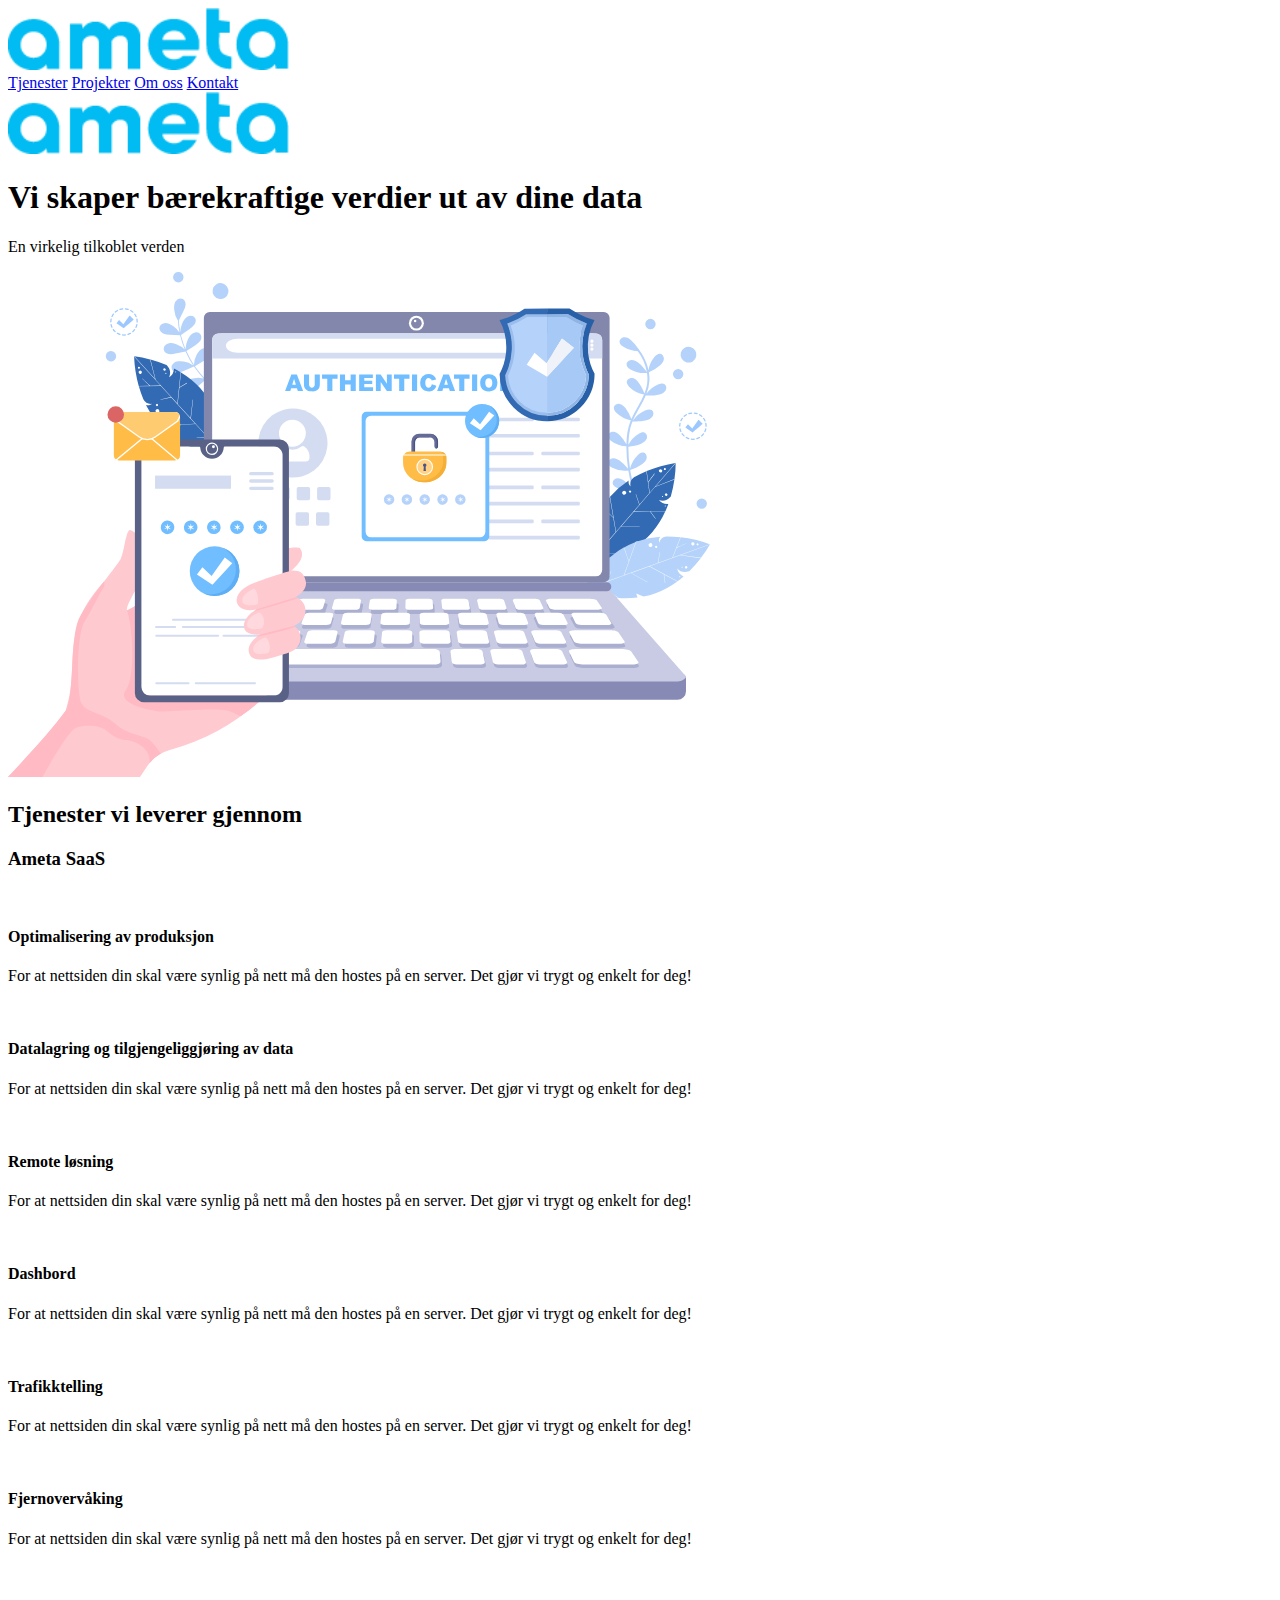
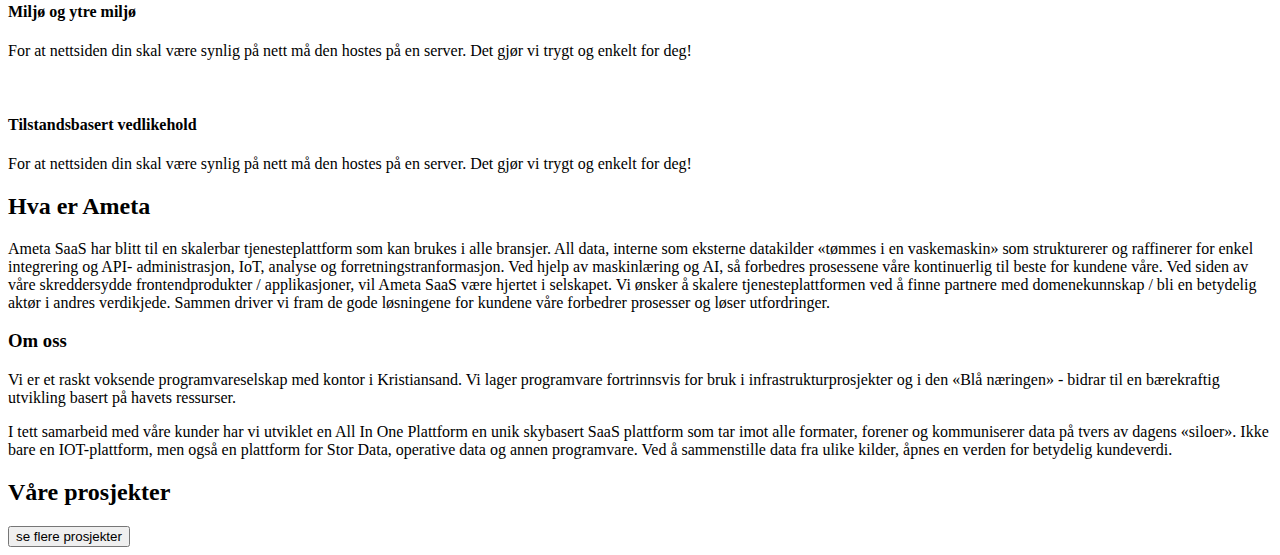
==== index.html @ 7143627e "added" ====
<!DOCTYPE html>
<html lang="en">
  <head>
    <meta charset="UTF-8" />
    <meta http-equiv="X-UA-Compatible" content="IE=edge" />
    <meta name="viewport" content="width=device-width, initial-scale=1.0" />
    <title>Ameta SaaS</title>
  </head>
  <body>
    <header>
      <img src="images/Ameta-logo.svg" alt="Ameta logo" />
      <nav>
        <a href="tjenester.html">Tjenester</a>
        <a href="projekter.html">Projekter</a>
        <a href="om-oss.html">Om oss</a>
        <a href="kontakt.html">Kontakt</a>
      </nav>
    </header>

    <section>
      <div>
        <img src="images/Ameta-logo.svg" alt="Ameta logo" />
        <h1>Vi skaper bærekraftige verdier ut av dine data</h1>
        <p>En virkelig tilkoblet verden</p>
        <img src="images/hero-image.svg" alt="Autentication illustraition" />
      </div>

      <div>
        <h2>Tjenester vi leverer gjennom</h2>
        <div>
          <div class="blueline"></div>
          <h3>Ameta SaaS</h3>
          <div class="blueline"></div>
        </div>
        <div class="Tjeneste-card">
          <img src="" alt="" />
          <h4>Optimalisering av produksjon</h4>
          <p>
            For at nettsiden din skal være synlig på nett må den hostes på en server. Det gjør vi
            trygt og enkelt for deg!
          </p>
        </div>
        <div class="Tjeneste-card">
          <img src="" alt="" />
          <h4>Datalagring og tilgjengeliggjøring av data</h4>
          <p>
            For at nettsiden din skal være synlig på nett må den hostes på en server. Det gjør vi
            trygt og enkelt for deg!
          </p>
        </div>
        <div class="Tjeneste-card">
          <img src="" alt="" />
          <h4>Remote løsning</h4>
          <p>
            For at nettsiden din skal være synlig på nett må den hostes på en server. Det gjør vi
            trygt og enkelt for deg!
          </p>
        </div>
        <div class="Tjeneste-card">
          <img src="" alt="" />
          <h4>Dashbord</h4>
          <p>
            For at nettsiden din skal være synlig på nett må den hostes på en server. Det gjør vi
            trygt og enkelt for deg!
          </p>
        </div>
        <div class="Tjeneste-card">
          <img src="" alt="" />
          <h4>Trafikktelling</h4>
          <p>
            For at nettsiden din skal være synlig på nett må den hostes på en server. Det gjør vi
            trygt og enkelt for deg!
          </p>
        </div>
        <div class="Tjeneste-card">
          <img src="" alt="" />
          <h4>Fjernovervåking</h4>
          <p>
            For at nettsiden din skal være synlig på nett må den hostes på en server. Det gjør vi
            trygt og enkelt for deg!
          </p>
        </div>
        <div class="Tjeneste-card">
          <img src="" alt="" />
          <h4>Miljø og ytre miljø</h4>
          <p>
            For at nettsiden din skal være synlig på nett må den hostes på en server. Det gjør vi
            trygt og enkelt for deg!
          </p>
        </div>
        <div class="Tjeneste-card">
          <img src="" alt="" />
          <h4>Tilstandsbasert vedlikehold</h4>
          <p>
            For at nettsiden din skal være synlig på nett må den hostes på en server. Det gjør vi
            trygt og enkelt for deg!
          </p>
        </div>
      </div>
    </section>

    <article class="hvemAmeta">
      <div>
        <h2>Hva er Ameta</h2>
        <p>
          Ameta SaaS har blitt til en skalerbar tjenesteplattform som kan brukes i alle bransjer.
          All data, interne som eksterne datakilder «tømmes i en vaskemaskin» som strukturerer og
          raffinerer for enkel integrering og API- administrasjon, IoT, analyse og
          forretningstranformasjon. Ved hjelp av maskinlæring og AI, så forbedres prosessene våre
          kontinuerlig til beste for kundene våre. Ved siden av våre skreddersydde frontendprodukter
          / applikasjoner, vil Ameta SaaS være hjertet i selskapet. Vi ønsker å skalere
          tjenesteplattformen ved å finne partnere med domenekunnskap / bli en betydelig aktør i
          andres verdikjede. Sammen driver vi fram de gode løsningene for kundene våre forbedrer
          prosesser og løser utfordringer.
        </p>
      </div>
    </article>

    <section>
      <div>
        <div class="om-oss">
          <div class="cyanline"></div>
          <h3>Om oss</h3>
          <div class="cyanline"></div>
        </div>
        <p>
          Vi er et raskt voksende programvareselskap med kontor i Kristiansand. Vi lager programvare
          fortrinnsvis for bruk i infrastrukturprosjekter og i den «Blå næringen» - bidrar til en
          bærekraftig utvikling basert på havets ressurser.
        </p>
        <p>
          I tett samarbeid med våre kunder har vi utviklet en All In One Plattform en unik skybasert
          SaaS plattform som tar imot alle formater, forener og kommuniserer data på tvers av dagens
          «siloer». Ikke bare en IOT-plattform, men også en plattform for Stor Data, operative data
          og annen programvare. Ved å sammenstille data fra ulike kilder, åpnes en verden for
          betydelig kundeverdi.
        </p>
      </div>
    </section>

    <div class="partnerSlider"></div>

    <section>
      <h2>Våre prosjekter</h2>
      <div class="projects"></div>
      <button>se flere prosjekter</button>
    </section>
  </body>
</html>
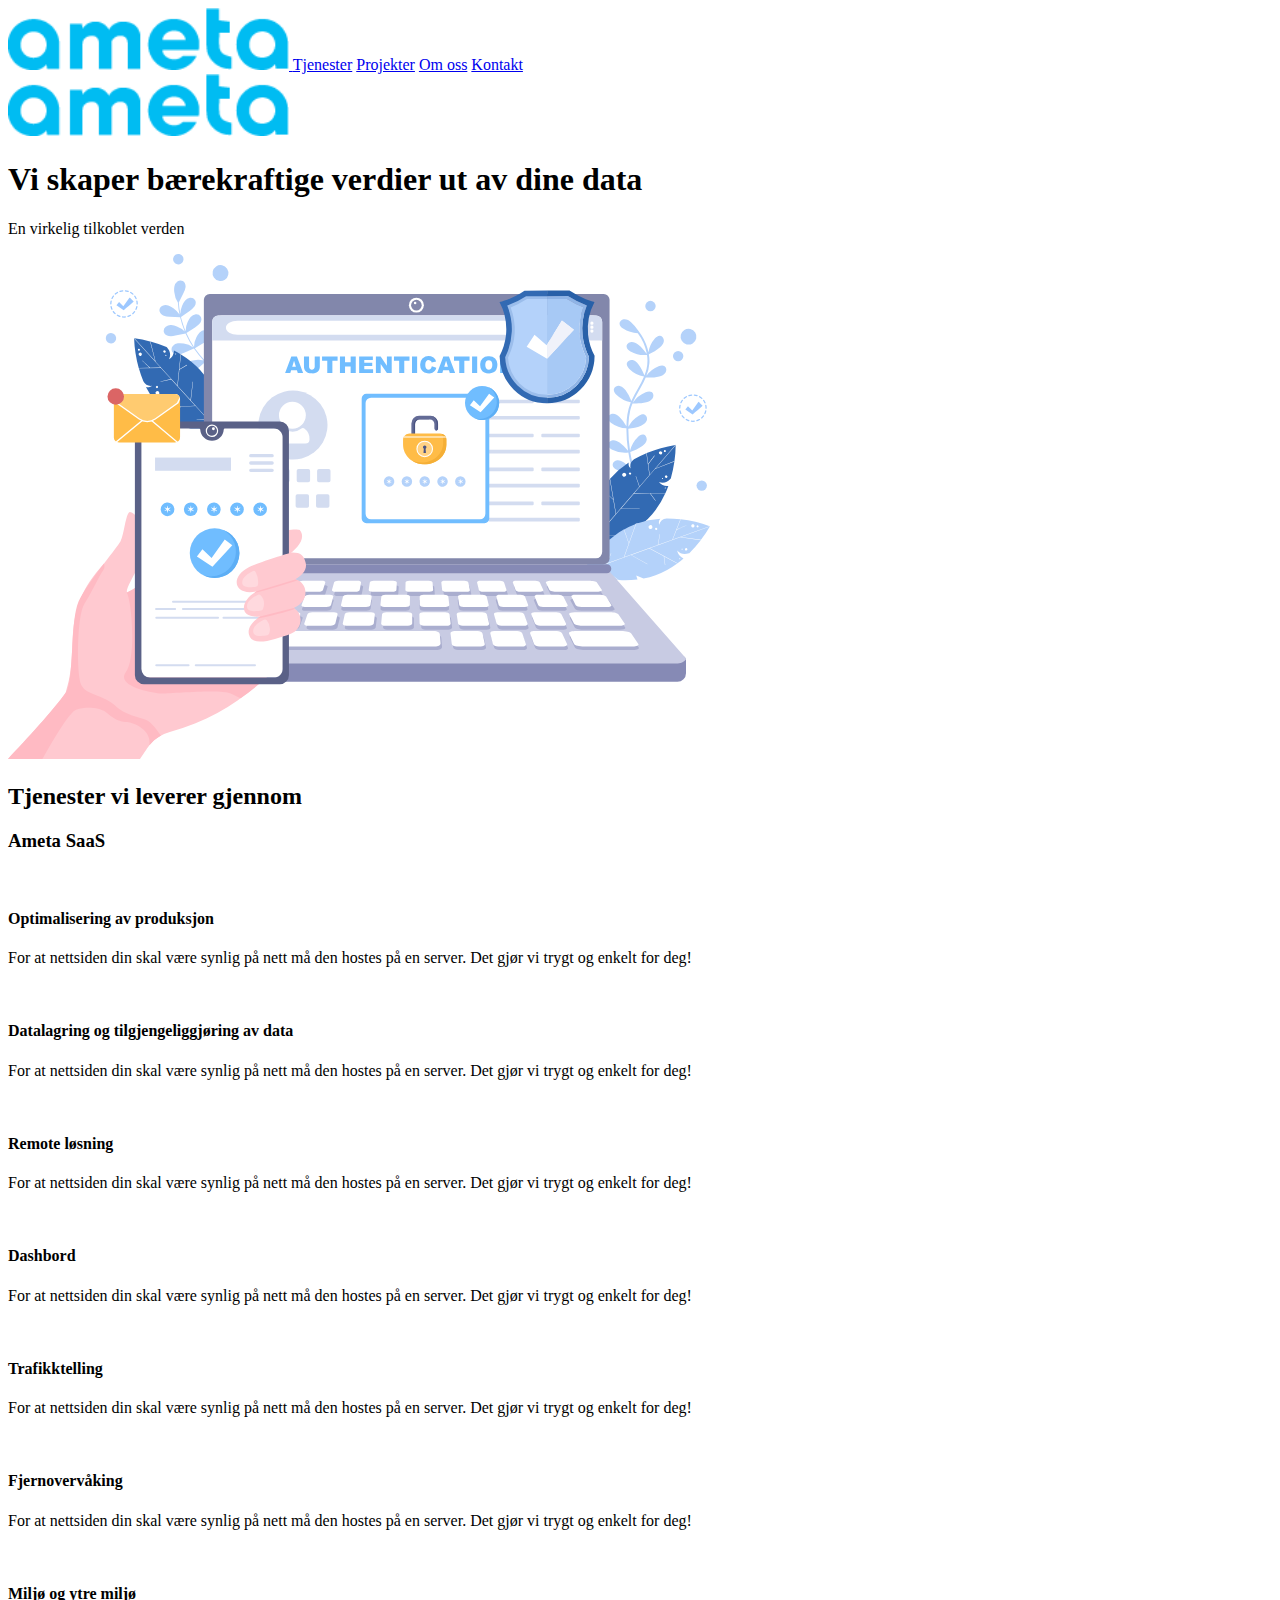
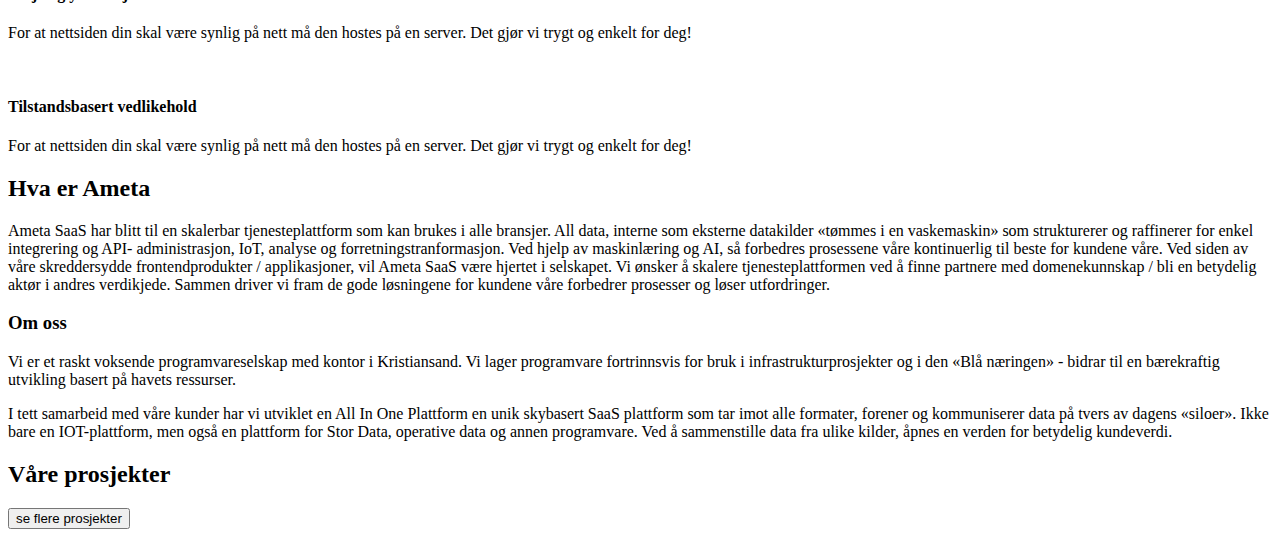
==== commit 37c04a00: "added more pages" ====
--- a/index.html
+++ b/index.html
@@ -8,11 +8,13 @@
   </head>
   <body>
     <header>
-      <img src="images/Ameta-logo.svg" alt="Ameta logo" />
       <nav>
-        <a href="tjenester.html">Tjenester</a>
-        <a href="projekter.html">Projekter</a>
-        <a href="om-oss.html">Om oss</a>
+        <a href="index.html">
+          <img src="images/Ameta-logo.svg" alt="Ameta logo" />
+        </a>
+        <a href="#tjenester">Tjenester</a>
+        <a href="prosjekter.html">Projekter</a>
+        <a href="omOss.html">Om oss</a>
         <a href="kontakt.html">Kontakt</a>
       </nav>
     </header>
@@ -27,7 +29,7 @@
 
       <div>
         <h2>Tjenester vi leverer gjennom</h2>
-        <div>
+        <div id="Tjenester">
           <div class="blueline"></div>
           <h3>Ameta SaaS</h3>
           <div class="blueline"></div>
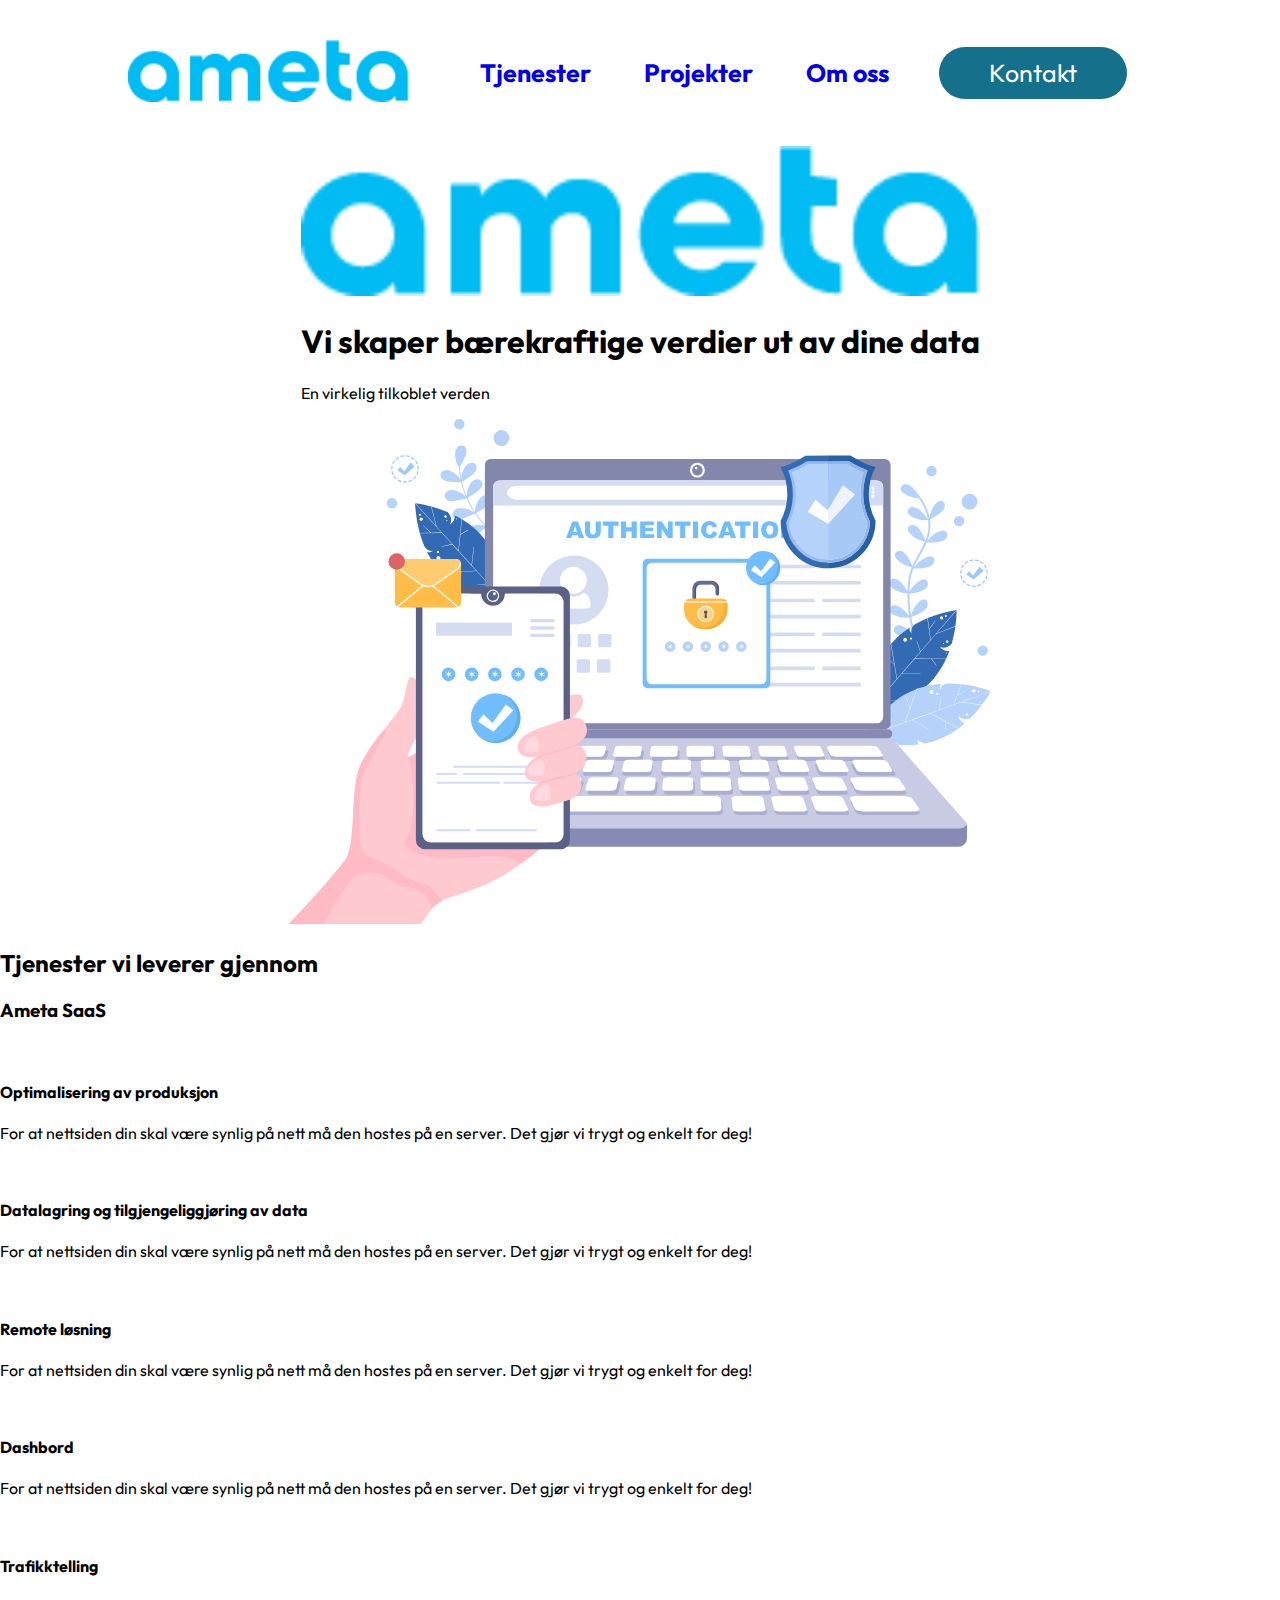
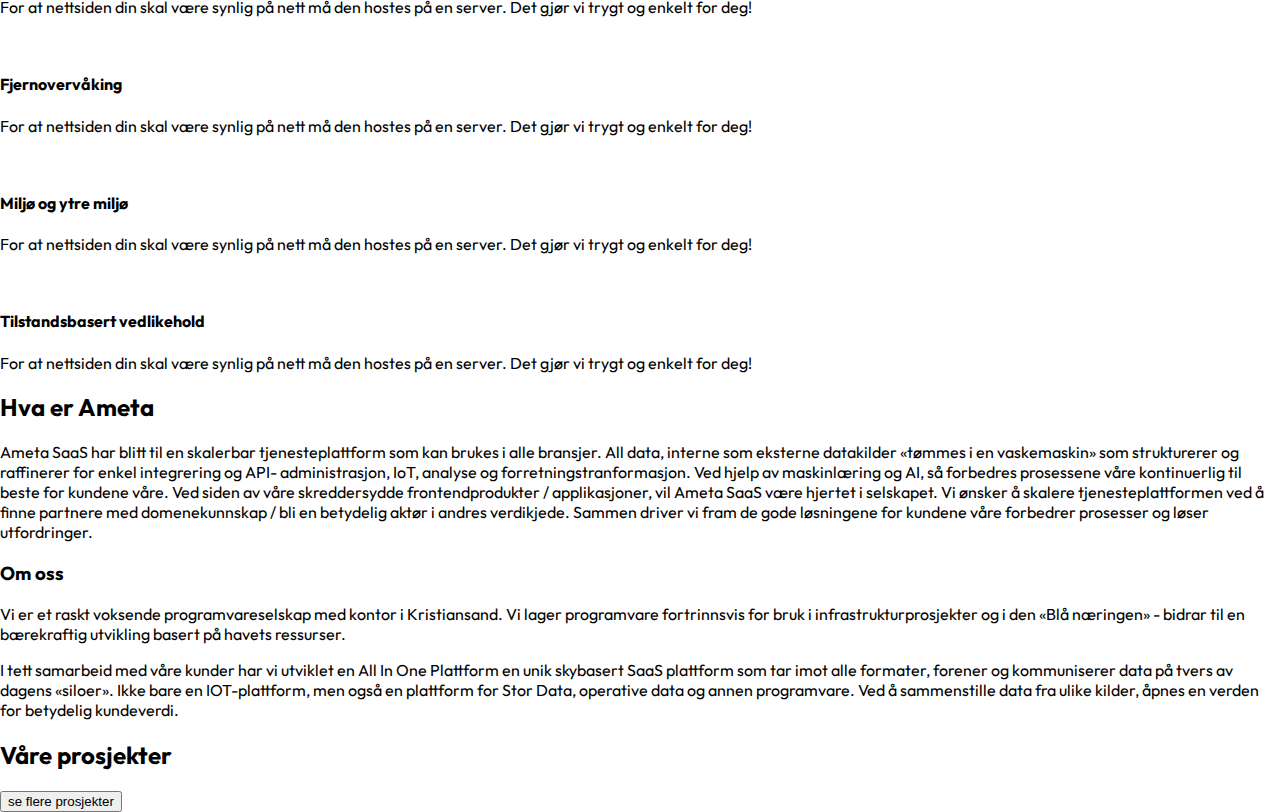
==== commit 963ee36f: "added files" ====
--- a/index.html
+++ b/index.html
@@ -5,26 +5,33 @@
     <meta http-equiv="X-UA-Compatible" content="IE=edge" />
     <meta name="viewport" content="width=device-width, initial-scale=1.0" />
     <title>Ameta SaaS</title>
+    <link rel="stylesheet" href="css/index.css" />
   </head>
   <body>
     <header>
-      <nav>
+      <nav class="navbar">
         <a href="index.html">
           <img src="images/Ameta-logo.svg" alt="Ameta logo" />
         </a>
-        <a href="#tjenester">Tjenester</a>
-        <a href="prosjekter.html">Projekter</a>
-        <a href="omOss.html">Om oss</a>
-        <a href="kontakt.html">Kontakt</a>
+        <ul class="navbarLinks">
+          <li><a href="#tjenester">Tjenester</a></li>
+          <li><a href="prosjekter.html">Projekter</a></li>
+          <li><a href="omOss.html">Om oss</a></li>
+        </ul>
       </nav>
+      <a class="kontaktbutton" href="kontakt.html">Kontakt</a>
     </header>
 
     <section>
-      <div>
-        <img src="images/Ameta-logo.svg" alt="Ameta logo" />
-        <h1>Vi skaper bærekraftige verdier ut av dine data</h1>
-        <p>En virkelig tilkoblet verden</p>
-        <img src="images/hero-image.svg" alt="Autentication illustraition" />
+      <div class="heroContainer">
+        <div>
+          <img class="heroLogo" src="images/Ameta-logo.svg" alt="Ameta logo" />
+          <h1>Vi skaper bærekraftige verdier ut av dine data</h1>
+          <p>En virkelig tilkoblet verden</p>
+        </div>
+        <div>
+          <img class="heroImage" src="images/hero-image.svg" alt="Autentication illustraition" />
+        </div>
       </div>
 
       <div>
--- a/css/index.css
+++ b/css/index.css
@@ -0,0 +1,80 @@
+@import url("https://fonts.googleapis.com/css2?family=Outfit:wght@300;400;500;600;700;800&display=swap");
+
+body {
+  font-family: "Outfit", sans-serif;
+  margin: 0;
+}
+header {
+  display: flex;
+  justify-content: space-between;
+  align-items: center;
+  padding: 40px 10%;
+}
+a,
+li,
+button {
+  text-decoration: none;
+}
+
+/*==========================NAVIGATION BAR==========================*/
+.navbar {
+  display: flex;
+  align-items: center;
+  width: 100%;
+  justify-content: space-between;
+}
+.navbarLinks {
+  list-style: none;
+}
+
+.navbarLinks li {
+  display: inline-block;
+  padding: 0 25px 0 25px;
+  font-size: 25px;
+  color: #00bcf2;
+  font-weight: 700;
+}
+
+.navbarLinks li a:visited {
+  color: #00bcf2;
+}
+
+.navbarLinks li a:hover {
+  color: #14708b;
+  font-weight: 800;
+  transition: all 0.3s ease 0s;
+}
+
+.kontaktbutton {
+  padding: 10px 50px;
+  background-color: #14708b;
+  border: none;
+  border-radius: 50px;
+  color: white;
+  font-size: 25px;
+  margin: 0 25px 0 25px;
+}
+
+.kontaktbutton:hover {
+  background-color: #25a6cc;
+  transition: all 0.3s ease 0s;
+}
+
+/*==================HERO-SECTION===================*/
+
+.heroContainer {
+  display: flex;
+  flex-wrap: wrap;
+  justify-content: center;
+  align-items: center;
+}
+
+.heroImage {
+  width: 100%;
+  height: auto;
+}
+.heroLogo {
+  width: 100%;
+  height: auto;
+  cursor: pointer;
+}
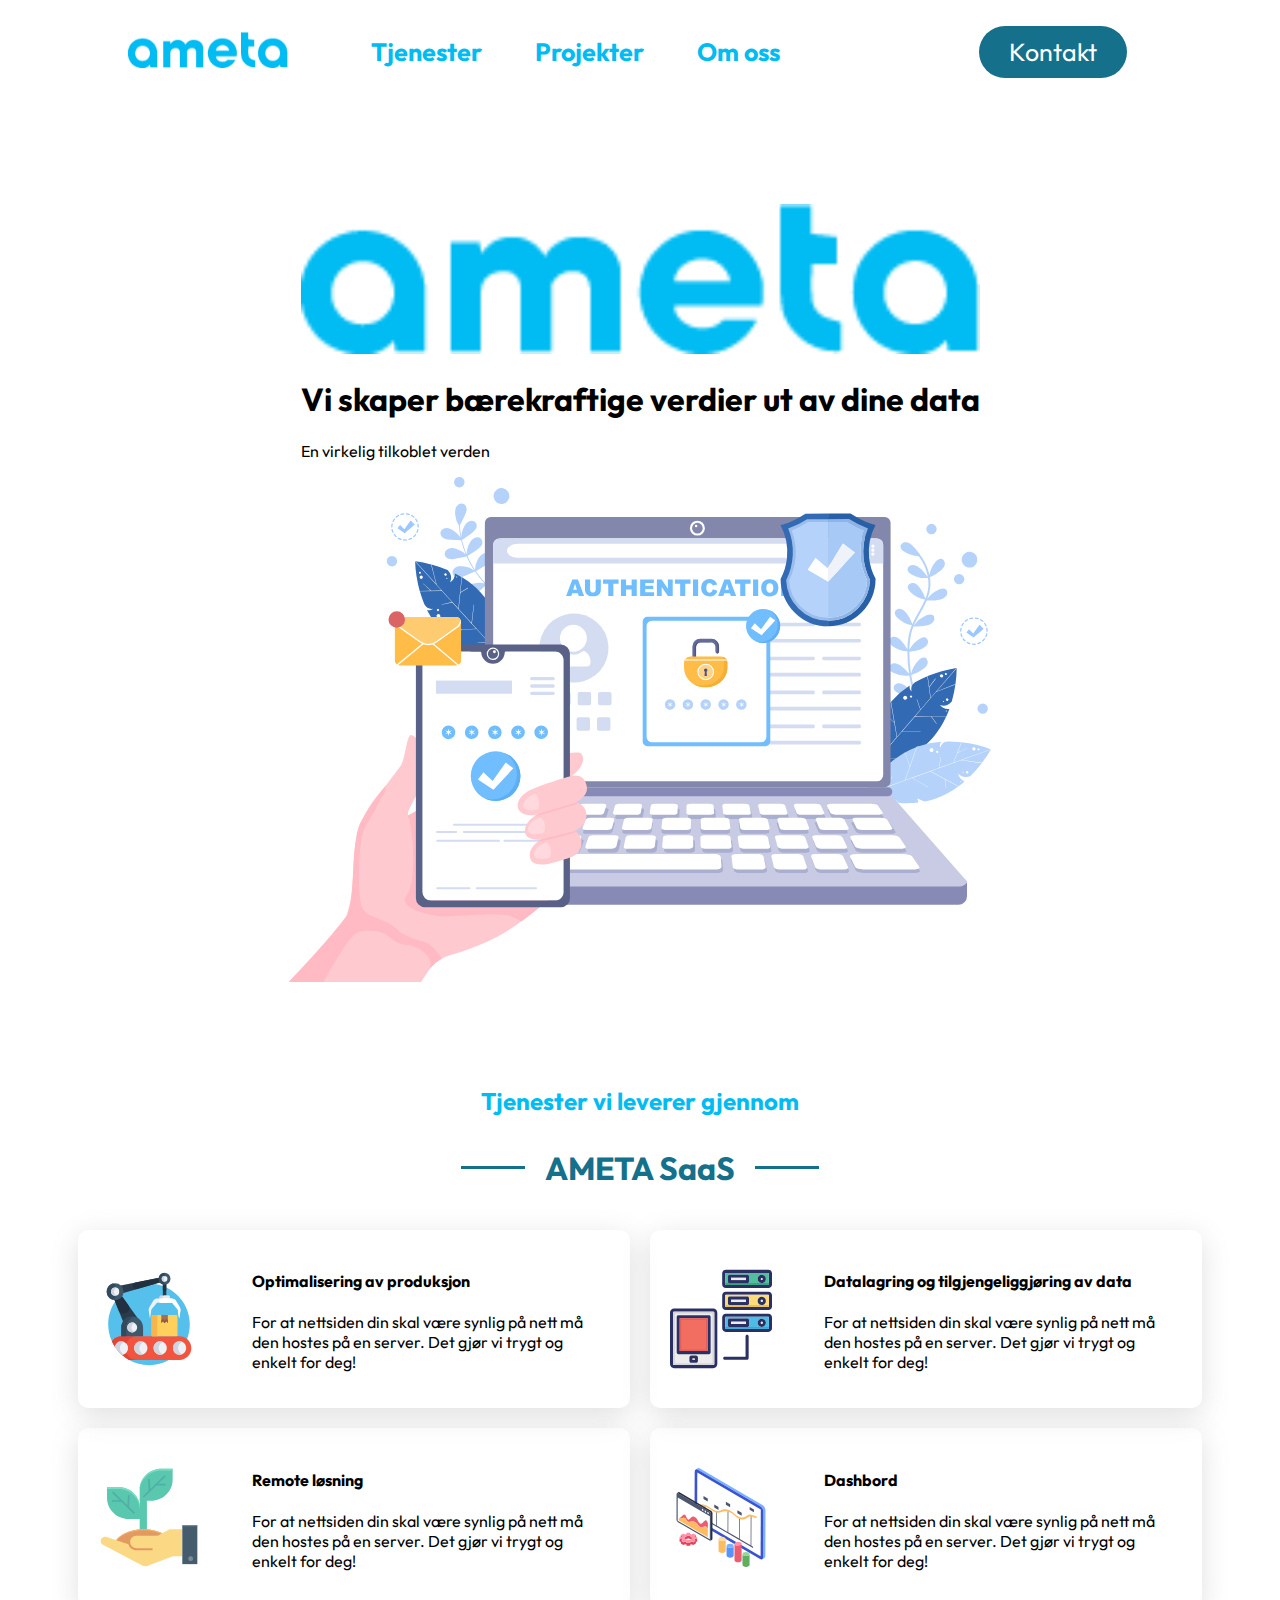
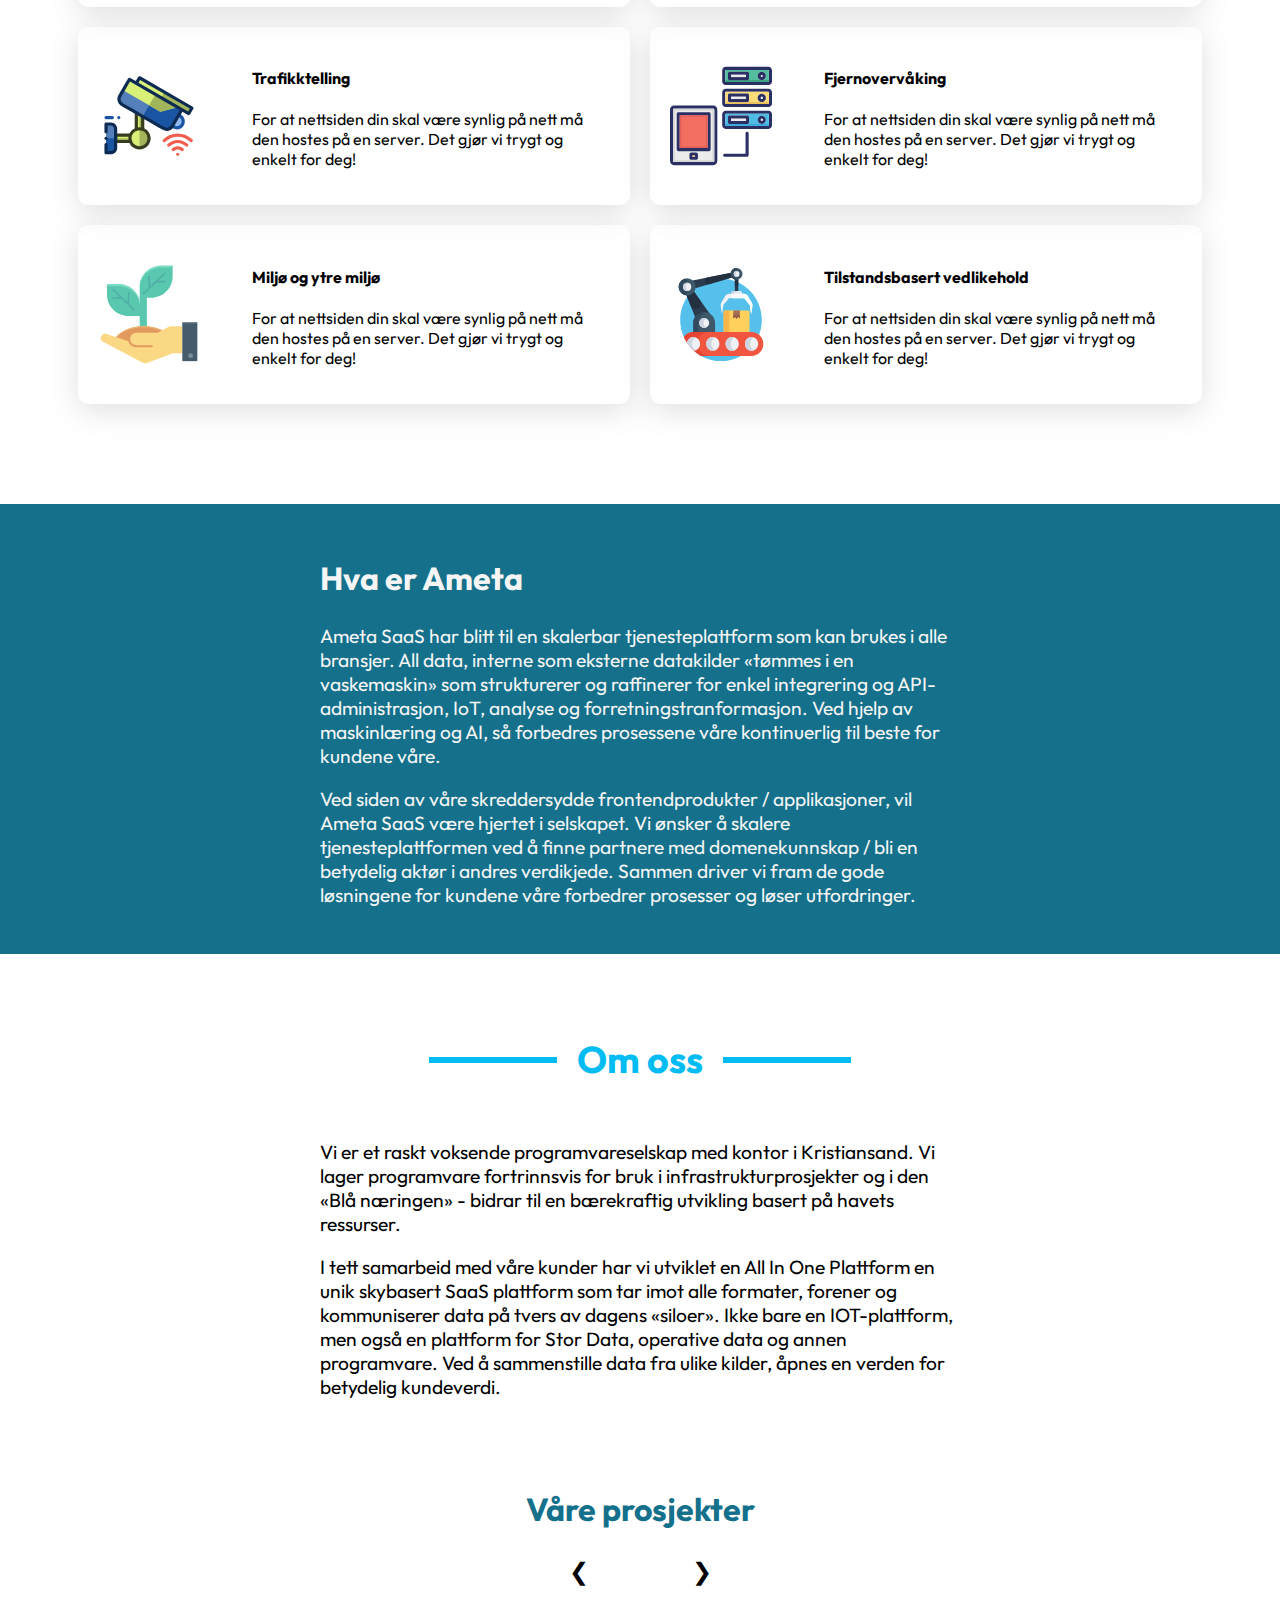
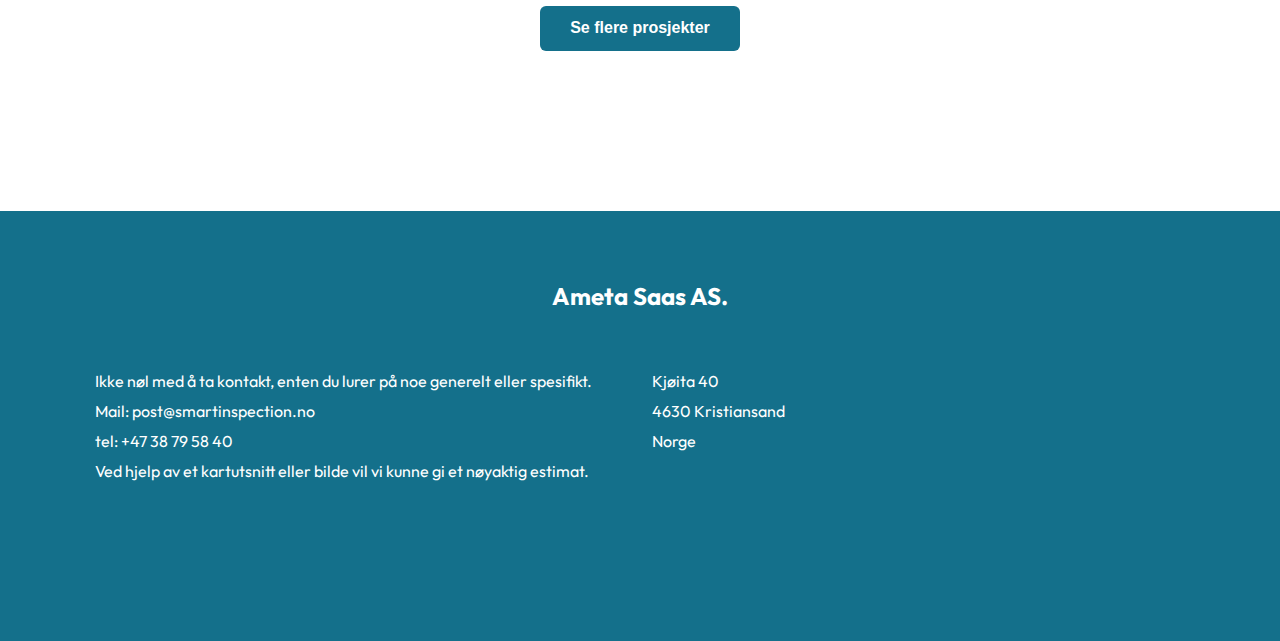
==== commit 8df94b06: "added files" ====
--- a/index.html
+++ b/index.html
@@ -9,10 +9,10 @@
   </head>
   <body>
     <header>
+      <a href="index.html">
+        <img class="headerLogo" src="images/Ameta-logo.svg" alt="Ameta logo" />
+      </a>
       <nav class="navbar">
-        <a href="index.html">
-          <img src="images/Ameta-logo.svg" alt="Ameta logo" />
-        </a>
         <ul class="navbarLinks">
           <li><a href="#tjenester">Tjenester</a></li>
           <li><a href="prosjekter.html">Projekter</a></li>
@@ -20,8 +20,16 @@
         </ul>
       </nav>
       <a class="kontaktbutton" href="kontakt.html">Kontakt</a>
+      <button class="hamburger">
+        <div class="bar"></div>
+      </button>
     </header>
-
+    <nav class="mobileLinks">
+      <a href="#tjenester">Tjenester</a>
+      <a href="prosjekter.html">Projekter</a>
+      <a href="omOss.html">Om oss</a>
+      <a href="kontakt.html">Kontakt</a>
+    </nav>
     <section>
       <div class="heroContainer">
         <div>
@@ -34,125 +42,190 @@
         </div>
       </div>
 
-      <div>
-        <h2>Tjenester vi leverer gjennom</h2>
-        <div id="Tjenester">
-          <div class="blueline"></div>
-          <h3>Ameta SaaS</h3>
-          <div class="blueline"></div>
-        </div>
-        <div class="Tjeneste-card">
-          <img src="" alt="" />
-          <h4>Optimalisering av produksjon</h4>
-          <p>
-            For at nettsiden din skal være synlig på nett må den hostes på en server. Det gjør vi
-            trygt og enkelt for deg!
-          </p>
-        </div>
-        <div class="Tjeneste-card">
-          <img src="" alt="" />
-          <h4>Datalagring og tilgjengeliggjøring av data</h4>
-          <p>
-            For at nettsiden din skal være synlig på nett må den hostes på en server. Det gjør vi
-            trygt og enkelt for deg!
-          </p>
-        </div>
-        <div class="Tjeneste-card">
-          <img src="" alt="" />
-          <h4>Remote løsning</h4>
-          <p>
-            For at nettsiden din skal være synlig på nett må den hostes på en server. Det gjør vi
-            trygt og enkelt for deg!
-          </p>
-        </div>
-        <div class="Tjeneste-card">
-          <img src="" alt="" />
-          <h4>Dashbord</h4>
-          <p>
-            For at nettsiden din skal være synlig på nett må den hostes på en server. Det gjør vi
-            trygt og enkelt for deg!
-          </p>
-        </div>
-        <div class="Tjeneste-card">
-          <img src="" alt="" />
-          <h4>Trafikktelling</h4>
-          <p>
-            For at nettsiden din skal være synlig på nett må den hostes på en server. Det gjør vi
-            trygt og enkelt for deg!
-          </p>
-        </div>
-        <div class="Tjeneste-card">
-          <img src="" alt="" />
-          <h4>Fjernovervåking</h4>
-          <p>
-            For at nettsiden din skal være synlig på nett må den hostes på en server. Det gjør vi
-            trygt og enkelt for deg!
-          </p>
-        </div>
-        <div class="Tjeneste-card">
-          <img src="" alt="" />
-          <h4>Miljø og ytre miljø</h4>
-          <p>
-            For at nettsiden din skal være synlig på nett må den hostes på en server. Det gjør vi
-            trygt og enkelt for deg!
-          </p>
-        </div>
-        <div class="Tjeneste-card">
-          <img src="" alt="" />
-          <h4>Tilstandsbasert vedlikehold</h4>
-          <p>
-            For at nettsiden din skal være synlig på nett må den hostes på en server. Det gjør vi
-            trygt og enkelt for deg!
-          </p>
+      <h2 class="tjenesterHeader">Tjenester vi leverer gjennom</h2>
+      <div id="tjenester" class="tjenesterHeader2">
+        <div class="blueline"></div>
+        <h3>AMETA SaaS</h3>
+        <div class="blueline"></div>
+      </div>
+      <div class="cards">
+        <div class="tjeneste-card">
+          <img src="images/production.svg" alt="produksjon illustrasjon" />
+          <div class="cardInfo">
+            <h4>Optimalisering av produksjon</h4>
+            <p>
+              For at nettsiden din skal være synlig på nett må den hostes på en server. Det gjør vi
+              trygt og enkelt for deg!
+            </p>
+          </div>
+        </div>
+        <div class="tjeneste-card">
+          <img src="images/data-storage.svg" alt="data lagring illustrasjon" />
+          <div class="cardInfo">
+            <h4>Datalagring og tilgjengeliggjøring av data</h4>
+            <p>
+              For at nettsiden din skal være synlig på nett må den hostes på en server. Det gjør vi
+              trygt og enkelt for deg!
+            </p>
+          </div>
+        </div>
+        <div class="tjeneste-card">
+          <img src="images/environment.svg" alt="remote løsning illustrasjon" />
+          <div class="cardInfo">
+            <h4>Remote løsning</h4>
+            <p>
+              For at nettsiden din skal være synlig på nett må den hostes på en server. Det gjør vi
+              trygt og enkelt for deg!
+            </p>
+          </div>
+        </div>
+        <div class="tjeneste-card">
+          <img src="images/dashboard.svg" alt="dashboard illustrasjon" />
+          <div class="cardInfo">
+            <h4>Dashbord</h4>
+            <p>
+              For at nettsiden din skal være synlig på nett må den hostes på en server. Det gjør vi
+              trygt og enkelt for deg!
+            </p>
+          </div>
+        </div>
+        <div class="tjeneste-card">
+          <img src="images/security-camera.svg" alt="kamera illustrasjon" />
+          <div class="cardInfo">
+            <h4>Trafikktelling</h4>
+            <p>
+              For at nettsiden din skal være synlig på nett må den hostes på en server. Det gjør vi
+              trygt og enkelt for deg!
+            </p>
+          </div>
+        </div>
+        <div class="tjeneste-card">
+          <img src="images/data-storage.svg" alt="fjernovervåking illustrasjon" />
+          <div class="cardInfo">
+            <h4>Fjernovervåking</h4>
+            <p>
+              For at nettsiden din skal være synlig på nett må den hostes på en server. Det gjør vi
+              trygt og enkelt for deg!
+            </p>
+          </div>
+        </div>
+        <div class="tjeneste-card">
+          <img src="images/environment.svg" alt="miljø illustrasjon" />
+          <div class="cardInfo">
+            <h4>Miljø og ytre miljø</h4>
+            <p>
+              For at nettsiden din skal være synlig på nett må den hostes på en server. Det gjør vi
+              trygt og enkelt for deg!
+            </p>
+          </div>
+        </div>
+        <div class="tjeneste-card">
+          <img src="images/production.svg" alt="vedlikehold illustrasjon" />
+          <div class="cardInfo">
+            <h4>Tilstandsbasert vedlikehold</h4>
+            <p>
+              For at nettsiden din skal være synlig på nett må den hostes på en server. Det gjør vi
+              trygt og enkelt for deg!
+            </p>
+          </div>
         </div>
       </div>
     </section>
 
-    <article class="hvemAmeta">
-      <div>
+    <article class="hvaAmeta">
+      <div class="ametaInnhold">
         <h2>Hva er Ameta</h2>
         <p>
           Ameta SaaS har blitt til en skalerbar tjenesteplattform som kan brukes i alle bransjer.
           All data, interne som eksterne datakilder «tømmes i en vaskemaskin» som strukturerer og
           raffinerer for enkel integrering og API- administrasjon, IoT, analyse og
           forretningstranformasjon. Ved hjelp av maskinlæring og AI, så forbedres prosessene våre
-          kontinuerlig til beste for kundene våre. Ved siden av våre skreddersydde frontendprodukter
-          / applikasjoner, vil Ameta SaaS være hjertet i selskapet. Vi ønsker å skalere
-          tjenesteplattformen ved å finne partnere med domenekunnskap / bli en betydelig aktør i
-          andres verdikjede. Sammen driver vi fram de gode løsningene for kundene våre forbedrer
-          prosesser og løser utfordringer.
-        </p>
-      </div>
-    </article>
-
-    <section>
-      <div>
-        <div class="om-oss">
-          <div class="cyanline"></div>
-          <h3>Om oss</h3>
-          <div class="cyanline"></div>
-        </div>
-        <p>
-          Vi er et raskt voksende programvareselskap med kontor i Kristiansand. Vi lager programvare
-          fortrinnsvis for bruk i infrastrukturprosjekter og i den «Blå næringen» - bidrar til en
-          bærekraftig utvikling basert på havets ressurser.
+          kontinuerlig til beste for kundene våre.
         </p>
         <p>
-          I tett samarbeid med våre kunder har vi utviklet en All In One Plattform en unik skybasert
-          SaaS plattform som tar imot alle formater, forener og kommuniserer data på tvers av dagens
-          «siloer». Ikke bare en IOT-plattform, men også en plattform for Stor Data, operative data
-          og annen programvare. Ved å sammenstille data fra ulike kilder, åpnes en verden for
-          betydelig kundeverdi.
+          Ved siden av våre skreddersydde frontendprodukter / applikasjoner, vil Ameta SaaS være
+          hjertet i selskapet. Vi ønsker å skalere tjenesteplattformen ved å finne partnere med
+          domenekunnskap / bli en betydelig aktør i andres verdikjede. Sammen driver vi fram de gode
+          løsningene for kundene våre forbedrer prosesser og løser utfordringer.
         </p>
       </div>
+    </article>
+
+    <section class="omOss">
+      <div class="omOssHeader">
+        <div class="cyanline"></div>
+        <h3>Om oss</h3>
+        <div class="cyanline"></div>
+      </div>
+      <p>
+        Vi er et raskt voksende programvareselskap med kontor i Kristiansand. Vi lager programvare
+        fortrinnsvis for bruk i infrastrukturprosjekter og i den «Blå næringen» - bidrar til en
+        bærekraftig utvikling basert på havets ressurser.
+      </p>
+      <p>
+        I tett samarbeid med våre kunder har vi utviklet en All In One Plattform en unik skybasert
+        SaaS plattform som tar imot alle formater, forener og kommuniserer data på tvers av dagens
+        «siloer». Ikke bare en IOT-plattform, men også en plattform for Stor Data, operative data og
+        annen programvare. Ved å sammenstille data fra ulike kilder, åpnes en verden for betydelig
+        kundeverdi.
+      </p>
     </section>
 
     <div class="partnerSlider"></div>
 
-    <section>
+    <section class="ametaProsjekter">
       <h2>Våre prosjekter</h2>
-      <div class="projects"></div>
-      <button>se flere prosjekter</button>
+      <div class="prosjekter"></div>
+      <div>
+        <div class="sliderButton">
+          <a class="prev" onclick="plusProsjekt(-1)">&#10094;</a>
+          <a class="next" onclick="plusProsjekt(1)">&#10095;</a>
+        </div>
+        <button><a href="prosjekter.html">Se flere prosjekter</a></button>
+      </div>
     </section>
+
+    <footer class="footer">
+      <div class="container">
+        <h5>Ameta Saas AS.</h5>
+        <div class="row">
+          <div class="col-md-5">
+            <div class="row">
+              <div class="col-6">
+                <ul class="list-unstyled">
+                  <li>
+                    Ikke nøl med å ta kontakt, enten du lurer på noe generelt eller spesifikt.
+                  </li>
+                  <li>Mail: <a href="mailto:">post@smartinspection.no</a></li>
+                  <li>tel: <a href="tel:">+47 38 79 58 40</a></li>
+                  <li>
+                    Ved hjelp av et kartutsnitt eller bilde vil vi kunne gi et nøyaktig estimat.
+                  </li>
+                </ul>
+              </div>
+              <div class="col-6">
+                <ul class="list-unstyled">
+                  <li>Kjøita 40</li>
+                  <li>4630 Kristiansand</li>
+                  <li>Norge</li>
+                </ul>
+              </div>
+            </div>
+          </div>
+          <div class="maps">
+            <iframe
+              src="https://www.google.com/maps/embed?pb=!1m18!1m12!1m3!1d2105.320092414151!2d8.001909052025125!3d58.15162511183109!2m3!1f0!2f0!3f0!3m2!1i1024!2i768!4f13.1!3m3!1m2!1s0x4638025b1af5cfa9%3A0xd3a83b67bf9c2f39!2sKj%C3%B8ita%2040%2C%204630%20Kristiansand!5e0!3m2!1sno!2sno!4v1653737749605!5m2!1sno!2sno"
+              width="200px"
+              height="200"
+              style="border: 0"
+              allowfullscreen=""
+              loading="lazy"
+            ></iframe>
+          </div>
+        </div>
+      </div>
+    </footer>
+    <script src="js/hamburger.js"></script>
+    <script src="js/index.js"></script>
   </body>
 </html>
--- a/css/index.css
+++ b/css/index.css
@@ -1,14 +1,18 @@
 @import url("https://fonts.googleapis.com/css2?family=Outfit:wght@300;400;500;600;700;800&display=swap");
-
+html {
+  position: relative;
+  min-height: 100%;
+}
 body {
   font-family: "Outfit", sans-serif;
   margin: 0;
+  margin-bottom: 300px;
 }
 header {
   display: flex;
   justify-content: space-between;
   align-items: center;
-  padding: 40px 10%;
+  padding: 20px 10%;
 }
 a,
 li,
@@ -17,12 +21,18 @@
 }
 
 /*==========================NAVIGATION BAR==========================*/
+
+.headerLogo {
+  width: 90%;
+  height: auto;
+}
 .navbar {
   display: flex;
   align-items: center;
   width: 100%;
   justify-content: space-between;
 }
+
 .navbarLinks {
   list-style: none;
 }
@@ -35,7 +45,7 @@
   font-weight: 700;
 }
 
-.navbarLinks li a:visited {
+.navbarLinks li a {
   color: #00bcf2;
 }
 
@@ -46,7 +56,7 @@
 }
 
 .kontaktbutton {
-  padding: 10px 50px;
+  padding: 10px 30px;
   background-color: #14708b;
   border: none;
   border-radius: 50px;
@@ -60,13 +70,94 @@
   transition: all 0.3s ease 0s;
 }
 
+.hamburger {
+  display: block;
+  width: 50px;
+  height: 40px;
+  cursor: pointer;
+  outline: none;
+  appearance: none;
+  border: none;
+  background: none;
+}
+
+.hamburger .bar,
+.hamburger:after,
+.hamburger:before {
+  display: block;
+  width: 100%;
+  height: 5px;
+  background-color: #00bcf2;
+  margin: 6px 0px;
+  content: "";
+  transition: 0.4s ease 0s;
+}
+
+.hamburger.active .bar {
+  opacity: 0;
+}
+
+.hamburger.active:before {
+  transform: rotate(-45deg) translate(0px, 12px);
+}
+.hamburger.active:after {
+  transform: rotate(45deg) translate(-3px, -15.5px);
+}
+
+.mobileLinks {
+  position: relative;
+  width: 100%;
+  display: block;
+  text-align: center;
+  top: -200px;
+  transition: all 0.3s ease 0.2s;
+}
+
+.mobileLinks a {
+  margin: 10px;
+  font-size: 20px;
+  font-weight: bold;
+  color: #14708b;
+}
+
+.mobileLinks.active {
+  top: 0px;
+}
+
+.mobileLinks a:hover {
+  font-weight: 800;
+  transition: all 0.3s ease 0s;
+}
+
+@media only screen and (max-width: 1253px) {
+  .navbar,
+  .kontaktbutton {
+    display: none;
+  }
+
+  .heroLogo {
+    display: none;
+  }
+}
+
+@media only screen and (min-width: 1253px) {
+  .hamburger,
+  .mobileLinks {
+    display: none;
+  }
+}
+
 /*==================HERO-SECTION===================*/
 
 .heroContainer {
+  padding: 100px;
   display: flex;
   flex-wrap: wrap;
   justify-content: center;
   align-items: center;
+
+  width: 70%;
+  margin: 0 auto;
 }
 
 .heroImage {
@@ -78,3 +169,272 @@
   height: auto;
   cursor: pointer;
 }
+@media only screen and (max-width: 1253px) {
+  .heroContainer {
+    padding: 25px;
+  }
+}
+/*==================OM-AMETA===================*/
+
+.tjenesterHeader {
+  text-align: center;
+  margin: 0;
+  color: #00bcf2;
+}
+.tjenesterHeader2 {
+  display: flex;
+  justify-content: center;
+  align-items: center;
+}
+.tjenesterHeader2 h3 {
+  font-size: 2em;
+  color: #14708b;
+  text-align: center;
+}
+
+.blueline {
+  margin: 20px;
+  background-color: #14708b;
+  height: 0.2em;
+  width: 4em;
+}
+.cards {
+  display: flex;
+  flex-wrap: wrap;
+  justify-content: center;
+  margin-bottom: 10vh;
+}
+
+.tjeneste-card {
+  display: flex;
+  justify-content: space-between;
+  align-items: center;
+  width: 40%;
+  margin: 10px;
+  padding: 20px;
+  box-shadow: rgba(100, 100, 111, 0.2) 0px 7px 29px 0px;
+  border-radius: 10px;
+}
+
+.tjeneste-card img {
+  width: 20%;
+  height: auto;
+  max-width: 150px;
+}
+
+.cardInfo {
+  width: 70%;
+}
+
+@media only screen and (max-width: 600px) {
+  .tjeneste-card img {
+    display: none;
+  }
+
+  .tjeneste-card {
+    width: 100%;
+  }
+}
+/*=================Hvem-er-Ameta===================*/
+
+.hvaAmeta {
+  display: flex;
+  background-color: #14708b;
+  height: 50vh;
+  align-items: center;
+  margin-bottom: 5vh;
+}
+
+.ametaInnhold {
+  margin: 0 auto;
+  width: 50%;
+  color: whitesmoke;
+}
+
+.ametaInnhold p {
+  font-size: 0.7em;
+}
+
+.ametaInnhold h2 {
+  font-size: 2em;
+  font-weight: bold;
+}
+
+.cyanline {
+  margin: 20px;
+  background-color: #00bcf2;
+  height: 0.2em;
+  width: 4em;
+}
+.omOss {
+  margin: 0 auto;
+  width: 50%;
+}
+.omOssHeader {
+  display: flex;
+  justify-content: center;
+  align-items: center;
+  font-size: 2em;
+  color: #00bcf2;
+  text-align: center;
+}
+@media only screen and (min-width: 500px) {
+  .ametaInnhold p {
+    font-size: 1em;
+  }
+}
+@media only screen and (min-width: 1253px) {
+  .ametaInnhold p {
+    font-size: 1.2em;
+  }
+
+  .omOss p {
+    font-size: 1.2em;
+  }
+}
+
+/*=================Våre-prosjekter===================*/
+
+.ametaProsjekter {
+  margin-top: 10vh;
+  text-align: center;
+  padding-bottom: 10vh;
+}
+
+.ametaProsjekter h2 {
+  font-size: 2em;
+  color: #14708b;
+}
+
+.prosjekt {
+  align-items: center;
+  justify-content: center;
+  border-radius: 10px;
+}
+
+.prosjektTittel {
+  font-size: 1.5em;
+  color: #14708b;
+  font-weight: 600;
+}
+
+.prosjektBilde {
+  width: 300px;
+  height: 300px;
+}
+
+.ametaProsjekter button {
+  background-color: #14708b;
+  border-radius: 6px;
+  border-width: 0;
+  box-sizing: border-box;
+  cursor: pointer;
+  font-size: 100%;
+  font-weight: 600;
+  height: 45px;
+  margin: 20px 0 0;
+  outline: none;
+  position: relative;
+  text-align: center;
+  width: 200px;
+}
+.ametaProsjekter button a {
+  text-decoration: none;
+  color: #fff;
+}
+
+.sliderButton a {
+  margin: 50px;
+  font-size: 1.5em;
+  cursor: pointer;
+}
+
+.sliderButton a:hover {
+  font-weight: 800;
+  color: #00bcf2;
+}
+
+@media only screen and (min-width: 1253px) {
+  .prosjektBilde {
+    width: 500px;
+    height: 500px;
+  }
+}
+
+/*==========================FOOTER==========================*/
+
+.footer h5 {
+  text-align: center;
+  font-size: 1.5em;
+}
+.footer {
+  position: absolute;
+  bottom: 0;
+  width: 100%;
+  height: 400px;
+}
+
+@media (max-width: 567em) {
+  body {
+    margin-bottom: 800px;
+  }
+  .footer {
+    height: 600px;
+  }
+}
+
+footer {
+  padding-top: 30px;
+  background-color: #14708b;
+  color: white;
+  text-align: center;
+}
+footer ul {
+  padding: 0;
+  margin: 20px;
+}
+footer li {
+  color: white;
+  text-decoration: none;
+  list-style: none;
+  margin: 10px;
+}
+
+footer a {
+  text-decoration: none;
+  color: white;
+  cursor: pointer;
+}
+
+.maps {
+  display: flex;
+  justify-content: center;
+  align-items: center;
+}
+
+.maps iframe {
+  border-radius: 5px;
+}
+
+@media only screen and (min-width: 1253px) {
+  .row {
+    display: flex;
+    justify-content: center;
+  }
+
+  .row .col-6 {
+    text-align: left;
+  }
+
+  .footer {
+    height: 400px;
+  }
+
+  body {
+    margin-bottom: 500px;
+  }
+
+  .maps iframe {
+    width: 400px;
+  }
+}
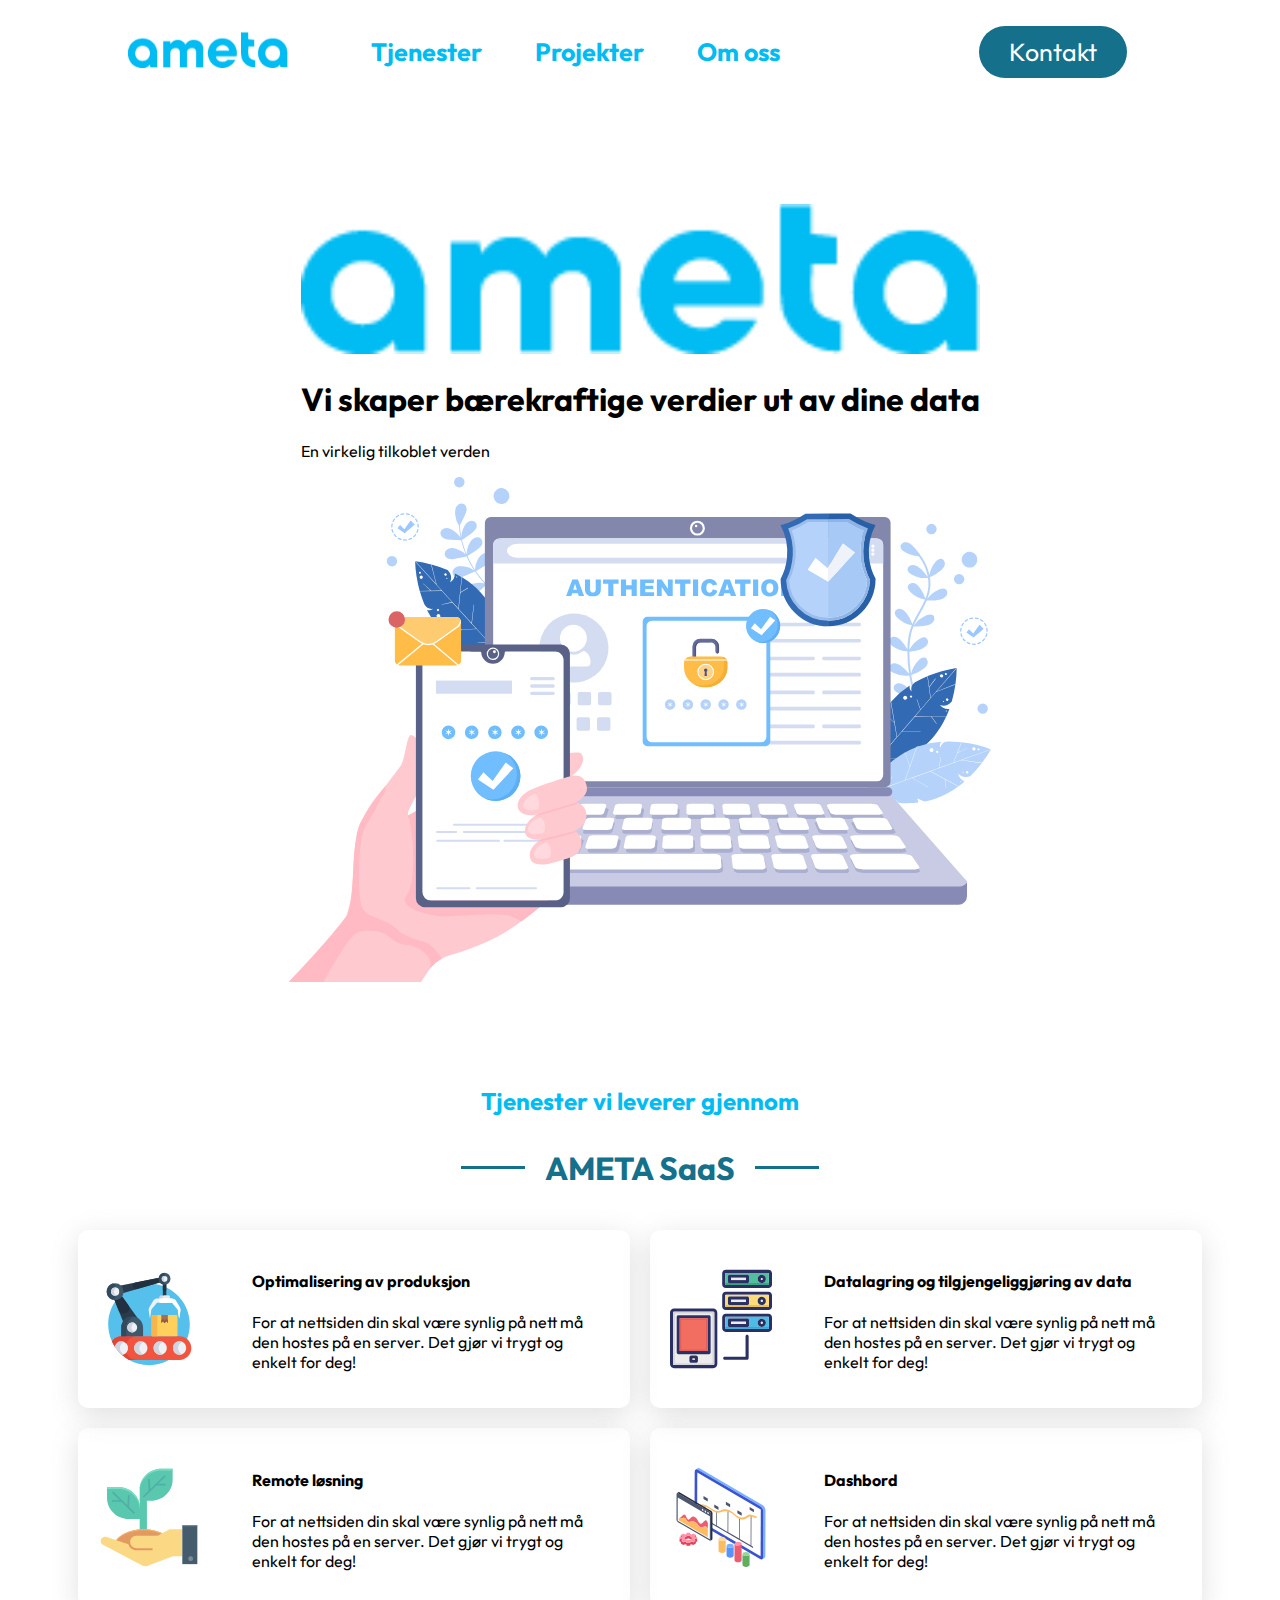
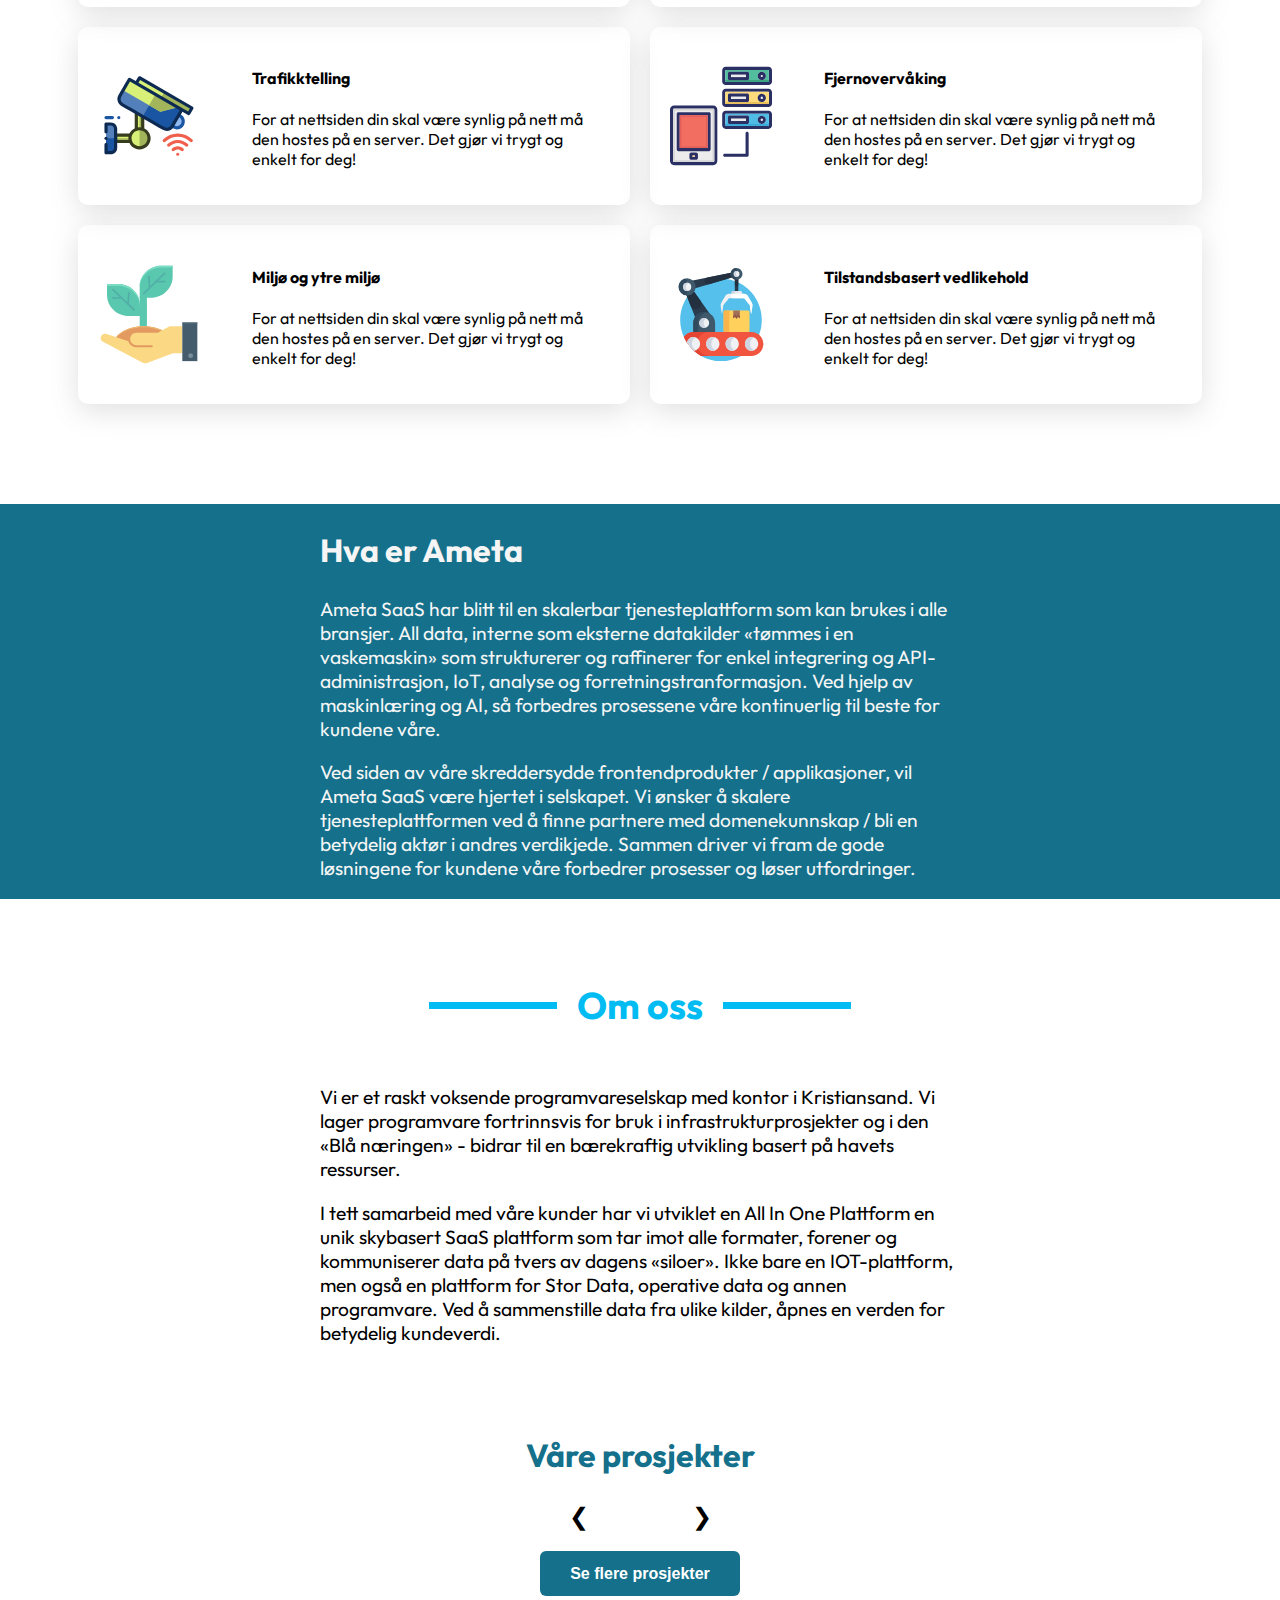
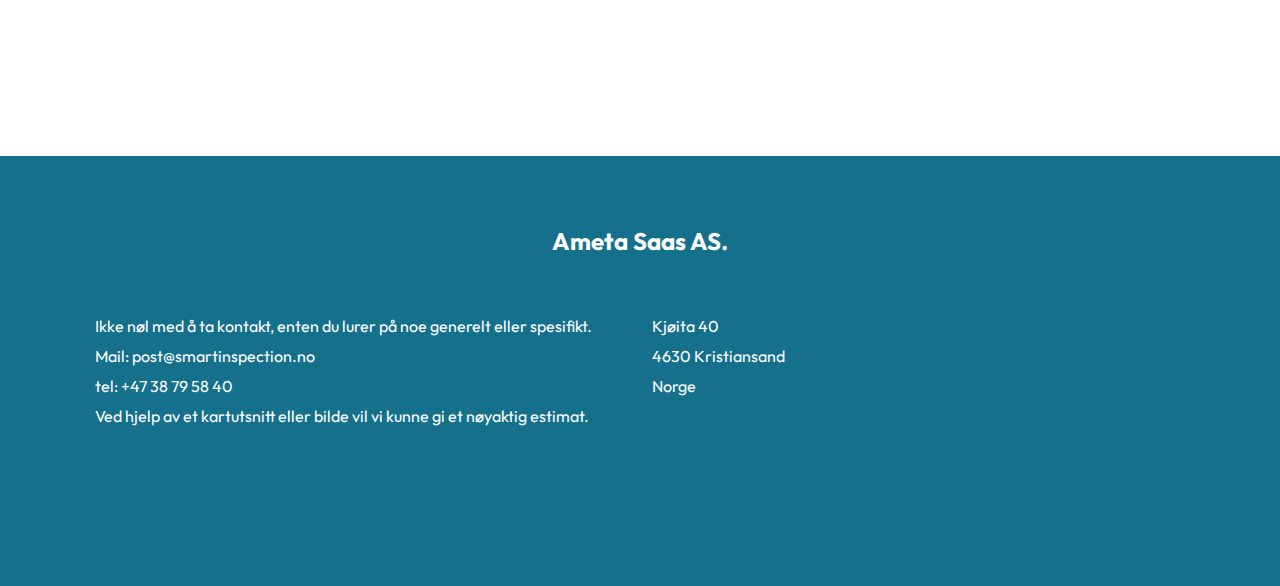
==== commit 3f8f5be5: "små endringer" ====
--- a/index.html
+++ b/index.html
@@ -2,130 +2,237 @@
 <html lang="en">
   <head>
     <meta charset="UTF-8" />
-    <meta http-equiv="X-UA-Compatible" content="IE=edge" />
-    <meta name="viewport" content="width=device-width, initial-scale=1.0" />
+    <meta
+      http-equiv="X-UA-Compatible"
+      content="IE=edge"
+    />
+    <meta
+      name="viewport"
+      content="width=device-width, initial-scale=1.0"
+    />
     <title>Ameta SaaS</title>
-    <link rel="stylesheet" href="css/index.css" />
+    <link
+      rel="stylesheet"
+      href="css/index.css"
+    />
   </head>
   <body>
     <header>
       <a href="index.html">
-        <img class="headerLogo" src="images/Ameta-logo.svg" alt="Ameta logo" />
+        <img
+          class="headerLogo"
+          src="images/Ameta-logo.svg"
+          alt="Ameta logo"
+        />
       </a>
       <nav class="navbar">
         <ul class="navbarLinks">
-          <li><a href="#tjenester">Tjenester</a></li>
-          <li><a href="prosjekter.html">Projekter</a></li>
-          <li><a href="omOss.html">Om oss</a></li>
+          <li>
+            <a href="#tjenester"
+              >Tjenester</a
+            >
+          </li>
+          <li>
+            <a href="prosjekter.html"
+              >Projekter</a
+            >
+          </li>
+          <li>
+            <a href="omOss.html"
+              >Om oss</a
+            >
+          </li>
         </ul>
       </nav>
-      <a class="kontaktbutton" href="kontakt.html">Kontakt</a>
+      <a
+        class="kontaktbutton"
+        href="kontakt.html"
+        >Kontakt</a
+      >
       <button class="hamburger">
         <div class="bar"></div>
       </button>
     </header>
     <nav class="mobileLinks">
       <a href="#tjenester">Tjenester</a>
-      <a href="prosjekter.html">Projekter</a>
+      <a href="prosjekter.html"
+        >Projekter</a
+      >
       <a href="omOss.html">Om oss</a>
       <a href="kontakt.html">Kontakt</a>
     </nav>
     <section>
       <div class="heroContainer">
         <div>
-          <img class="heroLogo" src="images/Ameta-logo.svg" alt="Ameta logo" />
-          <h1>Vi skaper bærekraftige verdier ut av dine data</h1>
-          <p>En virkelig tilkoblet verden</p>
+          <img
+            class="heroLogo"
+            src="images/Ameta-logo.svg"
+            alt="Ameta logo"
+          />
+          <h1>
+            Vi skaper bærekraftige
+            verdier ut av dine data
+          </h1>
+          <p>
+            En virkelig tilkoblet verden
+          </p>
         </div>
         <div>
-          <img class="heroImage" src="images/hero-image.svg" alt="Autentication illustraition" />
-        </div>
-      </div>
-
-      <h2 class="tjenesterHeader">Tjenester vi leverer gjennom</h2>
-      <div id="tjenester" class="tjenesterHeader2">
+          <img
+            class="heroImage"
+            src="images/hero-image.svg"
+            alt="Autentication illustraition"
+          />
+        </div>
+      </div>
+
+      <h2 class="tjenesterHeader">
+        Tjenester vi leverer gjennom
+      </h2>
+      <div
+        id="tjenester"
+        class="tjenesterHeader2"
+      >
         <div class="blueline"></div>
         <h3>AMETA SaaS</h3>
         <div class="blueline"></div>
       </div>
       <div class="cards">
         <div class="tjeneste-card">
-          <img src="images/production.svg" alt="produksjon illustrasjon" />
-          <div class="cardInfo">
-            <h4>Optimalisering av produksjon</h4>
-            <p>
-              For at nettsiden din skal være synlig på nett må den hostes på en server. Det gjør vi
-              trygt og enkelt for deg!
-            </p>
-          </div>
-        </div>
-        <div class="tjeneste-card">
-          <img src="images/data-storage.svg" alt="data lagring illustrasjon" />
-          <div class="cardInfo">
-            <h4>Datalagring og tilgjengeliggjøring av data</h4>
-            <p>
-              For at nettsiden din skal være synlig på nett må den hostes på en server. Det gjør vi
-              trygt og enkelt for deg!
-            </p>
-          </div>
-        </div>
-        <div class="tjeneste-card">
-          <img src="images/environment.svg" alt="remote løsning illustrasjon" />
+          <img
+            src="images/production.svg"
+            alt="produksjon illustrasjon"
+          />
+          <div class="cardInfo">
+            <h4>
+              Optimalisering av
+              produksjon
+            </h4>
+            <p>
+              For at nettsiden din skal
+              være synlig på nett må den
+              hostes på en server. Det
+              gjør vi trygt og enkelt
+              for deg!
+            </p>
+          </div>
+        </div>
+        <div class="tjeneste-card">
+          <img
+            src="images/data-storage.svg"
+            alt="data lagring illustrasjon"
+          />
+          <div class="cardInfo">
+            <h4>
+              Datalagring og
+              tilgjengeliggjøring av
+              data
+            </h4>
+            <p>
+              For at nettsiden din skal
+              være synlig på nett må den
+              hostes på en server. Det
+              gjør vi trygt og enkelt
+              for deg!
+            </p>
+          </div>
+        </div>
+        <div class="tjeneste-card">
+          <img
+            src="images/environment.svg"
+            alt="remote løsning illustrasjon"
+          />
           <div class="cardInfo">
             <h4>Remote løsning</h4>
             <p>
-              For at nettsiden din skal være synlig på nett må den hostes på en server. Det gjør vi
-              trygt og enkelt for deg!
-            </p>
-          </div>
-        </div>
-        <div class="tjeneste-card">
-          <img src="images/dashboard.svg" alt="dashboard illustrasjon" />
+              For at nettsiden din skal
+              være synlig på nett må den
+              hostes på en server. Det
+              gjør vi trygt og enkelt
+              for deg!
+            </p>
+          </div>
+        </div>
+        <div class="tjeneste-card">
+          <img
+            src="images/dashboard.svg"
+            alt="dashboard illustrasjon"
+          />
           <div class="cardInfo">
             <h4>Dashbord</h4>
             <p>
-              For at nettsiden din skal være synlig på nett må den hostes på en server. Det gjør vi
-              trygt og enkelt for deg!
-            </p>
-          </div>
-        </div>
-        <div class="tjeneste-card">
-          <img src="images/security-camera.svg" alt="kamera illustrasjon" />
+              For at nettsiden din skal
+              være synlig på nett må den
+              hostes på en server. Det
+              gjør vi trygt og enkelt
+              for deg!
+            </p>
+          </div>
+        </div>
+        <div class="tjeneste-card">
+          <img
+            src="images/security-camera.svg"
+            alt="kamera illustrasjon"
+          />
           <div class="cardInfo">
             <h4>Trafikktelling</h4>
             <p>
-              For at nettsiden din skal være synlig på nett må den hostes på en server. Det gjør vi
-              trygt og enkelt for deg!
-            </p>
-          </div>
-        </div>
-        <div class="tjeneste-card">
-          <img src="images/data-storage.svg" alt="fjernovervåking illustrasjon" />
+              For at nettsiden din skal
+              være synlig på nett må den
+              hostes på en server. Det
+              gjør vi trygt og enkelt
+              for deg!
+            </p>
+          </div>
+        </div>
+        <div class="tjeneste-card">
+          <img
+            src="images/data-storage.svg"
+            alt="fjernovervåking illustrasjon"
+          />
           <div class="cardInfo">
             <h4>Fjernovervåking</h4>
             <p>
-              For at nettsiden din skal være synlig på nett må den hostes på en server. Det gjør vi
-              trygt og enkelt for deg!
-            </p>
-          </div>
-        </div>
-        <div class="tjeneste-card">
-          <img src="images/environment.svg" alt="miljø illustrasjon" />
+              For at nettsiden din skal
+              være synlig på nett må den
+              hostes på en server. Det
+              gjør vi trygt og enkelt
+              for deg!
+            </p>
+          </div>
+        </div>
+        <div class="tjeneste-card">
+          <img
+            src="images/environment.svg"
+            alt="miljø illustrasjon"
+          />
           <div class="cardInfo">
             <h4>Miljø og ytre miljø</h4>
             <p>
-              For at nettsiden din skal være synlig på nett må den hostes på en server. Det gjør vi
-              trygt og enkelt for deg!
-            </p>
-          </div>
-        </div>
-        <div class="tjeneste-card">
-          <img src="images/production.svg" alt="vedlikehold illustrasjon" />
-          <div class="cardInfo">
-            <h4>Tilstandsbasert vedlikehold</h4>
-            <p>
-              For at nettsiden din skal være synlig på nett må den hostes på en server. Det gjør vi
-              trygt og enkelt for deg!
+              For at nettsiden din skal
+              være synlig på nett må den
+              hostes på en server. Det
+              gjør vi trygt og enkelt
+              for deg!
+            </p>
+          </div>
+        </div>
+        <div class="tjeneste-card">
+          <img
+            src="images/production.svg"
+            alt="vedlikehold illustrasjon"
+          />
+          <div class="cardInfo">
+            <h4>
+              Tilstandsbasert
+              vedlikehold
+            </h4>
+            <p>
+              For at nettsiden din skal
+              være synlig på nett må den
+              hostes på en server. Det
+              gjør vi trygt og enkelt
+              for deg!
             </p>
           </div>
         </div>
@@ -136,17 +243,37 @@
       <div class="ametaInnhold">
         <h2>Hva er Ameta</h2>
         <p>
-          Ameta SaaS har blitt til en skalerbar tjenesteplattform som kan brukes i alle bransjer.
-          All data, interne som eksterne datakilder «tømmes i en vaskemaskin» som strukturerer og
-          raffinerer for enkel integrering og API- administrasjon, IoT, analyse og
-          forretningstranformasjon. Ved hjelp av maskinlæring og AI, så forbedres prosessene våre
-          kontinuerlig til beste for kundene våre.
+          Ameta SaaS har blitt til en
+          skalerbar tjenesteplattform
+          som kan brukes i alle
+          bransjer. All data, interne
+          som eksterne datakilder
+          «tømmes i en vaskemaskin» som
+          strukturerer og raffinerer for
+          enkel integrering og API-
+          administrasjon, IoT, analyse
+          og forretningstranformasjon.
+          Ved hjelp av maskinlæring og
+          AI, så forbedres prosessene
+          våre kontinuerlig til beste
+          for kundene våre.
         </p>
         <p>
-          Ved siden av våre skreddersydde frontendprodukter / applikasjoner, vil Ameta SaaS være
-          hjertet i selskapet. Vi ønsker å skalere tjenesteplattformen ved å finne partnere med
-          domenekunnskap / bli en betydelig aktør i andres verdikjede. Sammen driver vi fram de gode
-          løsningene for kundene våre forbedrer prosesser og løser utfordringer.
+          Ved siden av våre
+          skreddersydde
+          frontendprodukter /
+          applikasjoner, vil Ameta SaaS
+          være hjertet i selskapet. Vi
+          ønsker å skalere
+          tjenesteplattformen ved å
+          finne partnere med
+          domenekunnskap / bli en
+          betydelig aktør i andres
+          verdikjede. Sammen driver vi
+          fram de gode løsningene for
+          kundene våre forbedrer
+          prosesser og løser
+          utfordringer.
         </p>
       </div>
     </article>
@@ -158,16 +285,29 @@
         <div class="cyanline"></div>
       </div>
       <p>
-        Vi er et raskt voksende programvareselskap med kontor i Kristiansand. Vi lager programvare
-        fortrinnsvis for bruk i infrastrukturprosjekter og i den «Blå næringen» - bidrar til en
-        bærekraftig utvikling basert på havets ressurser.
+        Vi er et raskt voksende
+        programvareselskap med kontor i
+        Kristiansand. Vi lager
+        programvare fortrinnsvis for
+        bruk i infrastrukturprosjekter
+        og i den «Blå næringen» - bidrar
+        til en bærekraftig utvikling
+        basert på havets ressurser.
       </p>
       <p>
-        I tett samarbeid med våre kunder har vi utviklet en All In One Plattform en unik skybasert
-        SaaS plattform som tar imot alle formater, forener og kommuniserer data på tvers av dagens
-        «siloer». Ikke bare en IOT-plattform, men også en plattform for Stor Data, operative data og
-        annen programvare. Ved å sammenstille data fra ulike kilder, åpnes en verden for betydelig
-        kundeverdi.
+        I tett samarbeid med våre kunder
+        har vi utviklet en All In One
+        Plattform en unik skybasert SaaS
+        plattform som tar imot alle
+        formater, forener og
+        kommuniserer data på tvers av
+        dagens «siloer». Ikke bare en
+        IOT-plattform, men også en
+        plattform for Stor Data,
+        operative data og annen
+        programvare. Ved å sammenstille
+        data fra ulike kilder, åpnes en
+        verden for betydelig kundeverdi.
       </p>
     </section>
 
@@ -178,10 +318,22 @@
       <div class="prosjekter"></div>
       <div>
         <div class="sliderButton">
-          <a class="prev" onclick="plusProsjekt(-1)">&#10094;</a>
-          <a class="next" onclick="plusProsjekt(1)">&#10095;</a>
-        </div>
-        <button><a href="prosjekter.html">Se flere prosjekter</a></button>
+          <a
+            class="prev"
+            onclick="plusProsjekt(-1)"
+            >&#10094;</a
+          >
+          <a
+            class="next"
+            onclick="plusProsjekt(1)"
+            >&#10095;</a
+          >
+        </div>
+        <button>
+          <a href="prosjekter.html"
+            >Se flere prosjekter</a
+          >
+        </button>
       </div>
     </section>
 
@@ -192,21 +344,46 @@
           <div class="col-md-5">
             <div class="row">
               <div class="col-6">
-                <ul class="list-unstyled">
+                <ul
+                  class="list-unstyled"
+                >
                   <li>
-                    Ikke nøl med å ta kontakt, enten du lurer på noe generelt eller spesifikt.
+                    Ikke nøl med å ta
+                    kontakt, enten du
+                    lurer på noe
+                    generelt eller
+                    spesifikt.
                   </li>
-                  <li>Mail: <a href="mailto:">post@smartinspection.no</a></li>
-                  <li>tel: <a href="tel:">+47 38 79 58 40</a></li>
                   <li>
-                    Ved hjelp av et kartutsnitt eller bilde vil vi kunne gi et nøyaktig estimat.
+                    Mail:
+                    <a href="mailto:"
+                      >post@smartinspection.no</a
+                    >
+                  </li>
+                  <li>
+                    tel:
+                    <a href="tel:"
+                      >+47 38 79 58
+                      40</a
+                    >
+                  </li>
+                  <li>
+                    Ved hjelp av et
+                    kartutsnitt eller
+                    bilde vil vi kunne
+                    gi et nøyaktig
+                    estimat.
                   </li>
                 </ul>
               </div>
               <div class="col-6">
-                <ul class="list-unstyled">
+                <ul
+                  class="list-unstyled"
+                >
                   <li>Kjøita 40</li>
-                  <li>4630 Kristiansand</li>
+                  <li>
+                    4630 Kristiansand
+                  </li>
                   <li>Norge</li>
                 </ul>
               </div>
--- a/css/index.css
+++ b/css/index.css
@@ -98,10 +98,12 @@
 }
 
 .hamburger.active:before {
-  transform: rotate(-45deg) translate(0px, 12px);
+  transform: rotate(-45deg)
+    translate(0px, 12px);
 }
 .hamburger.active:after {
-  transform: rotate(45deg) translate(-3px, -15.5px);
+  transform: rotate(45deg)
+    translate(-3px, -15.5px);
 }
 
 .mobileLinks {
@@ -212,7 +214,8 @@
   width: 40%;
   margin: 10px;
   padding: 20px;
-  box-shadow: rgba(100, 100, 111, 0.2) 0px 7px 29px 0px;
+  box-shadow: rgba(100, 100, 111, 0.2)
+    0px 7px 29px 0px;
   border-radius: 10px;
 }
 
@@ -240,7 +243,6 @@
 .hvaAmeta {
   display: flex;
   background-color: #14708b;
-  height: 50vh;
   align-items: center;
   margin-bottom: 5vh;
 }
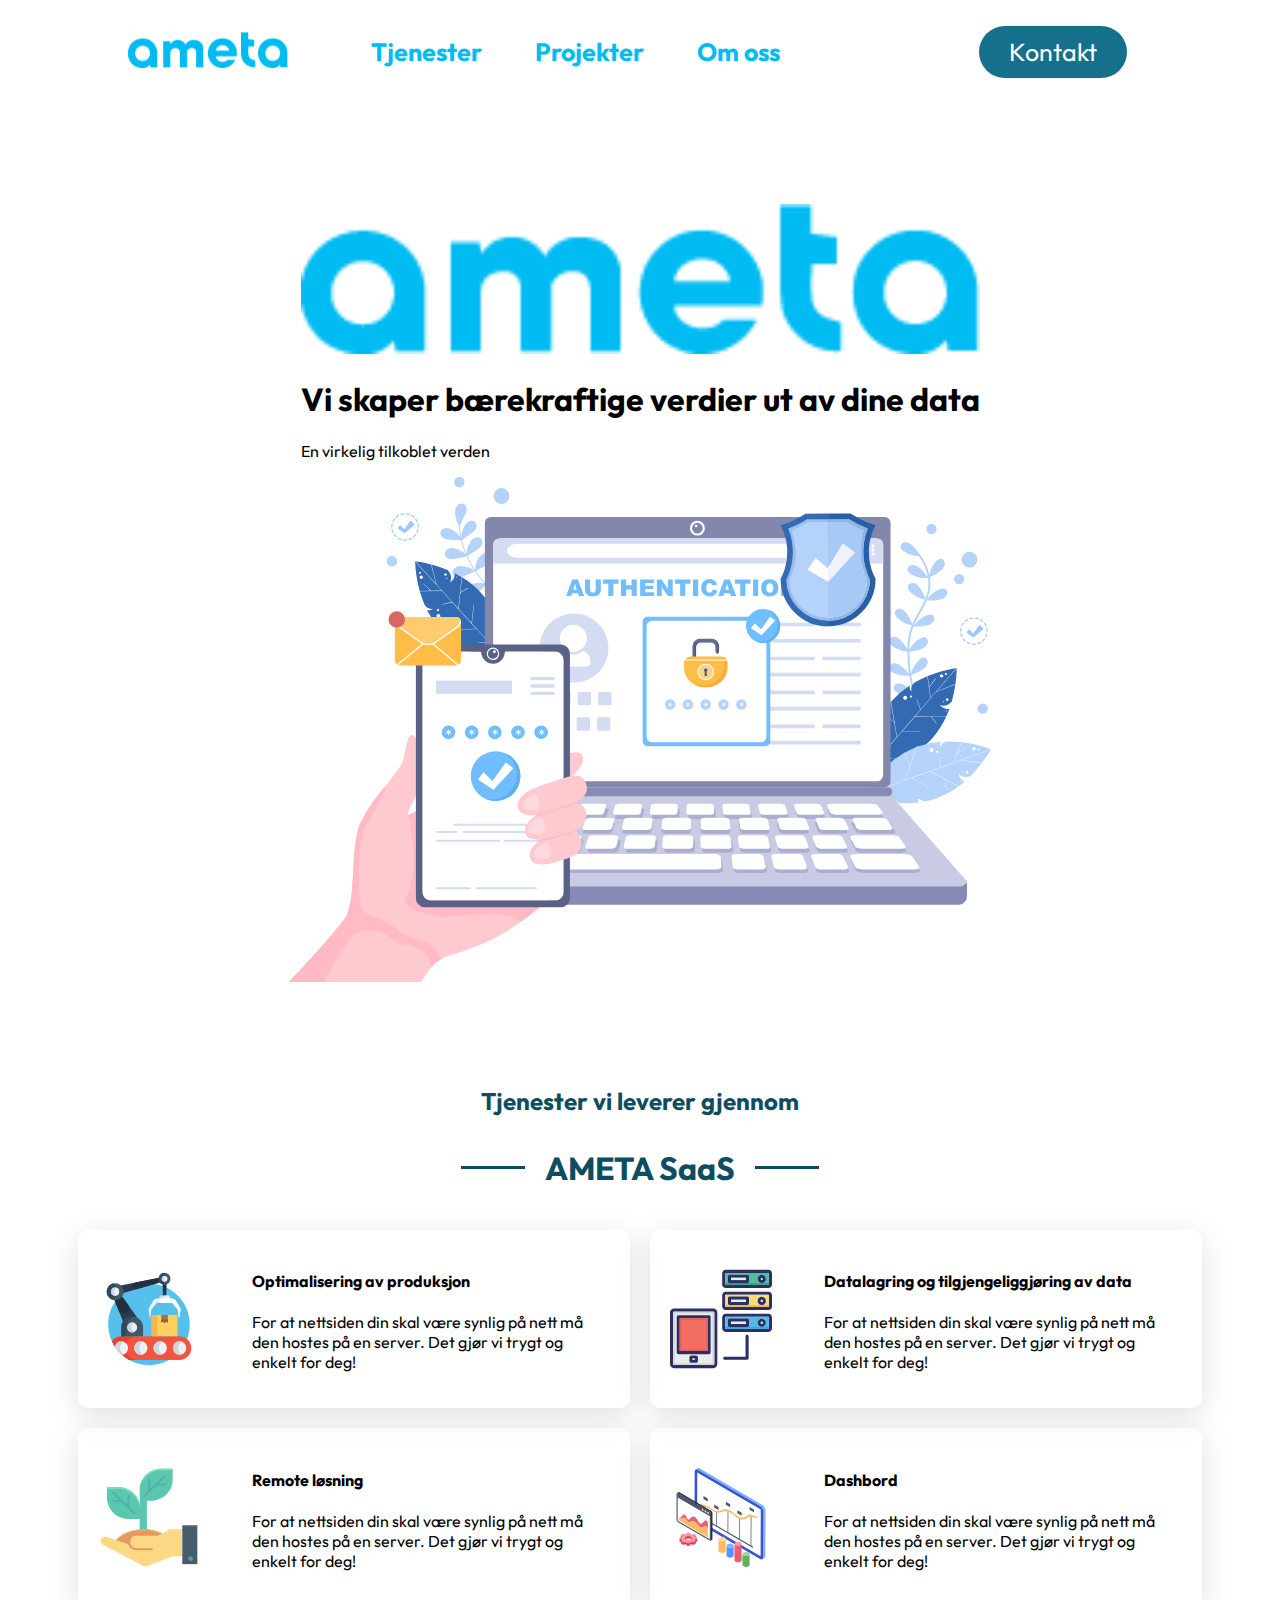
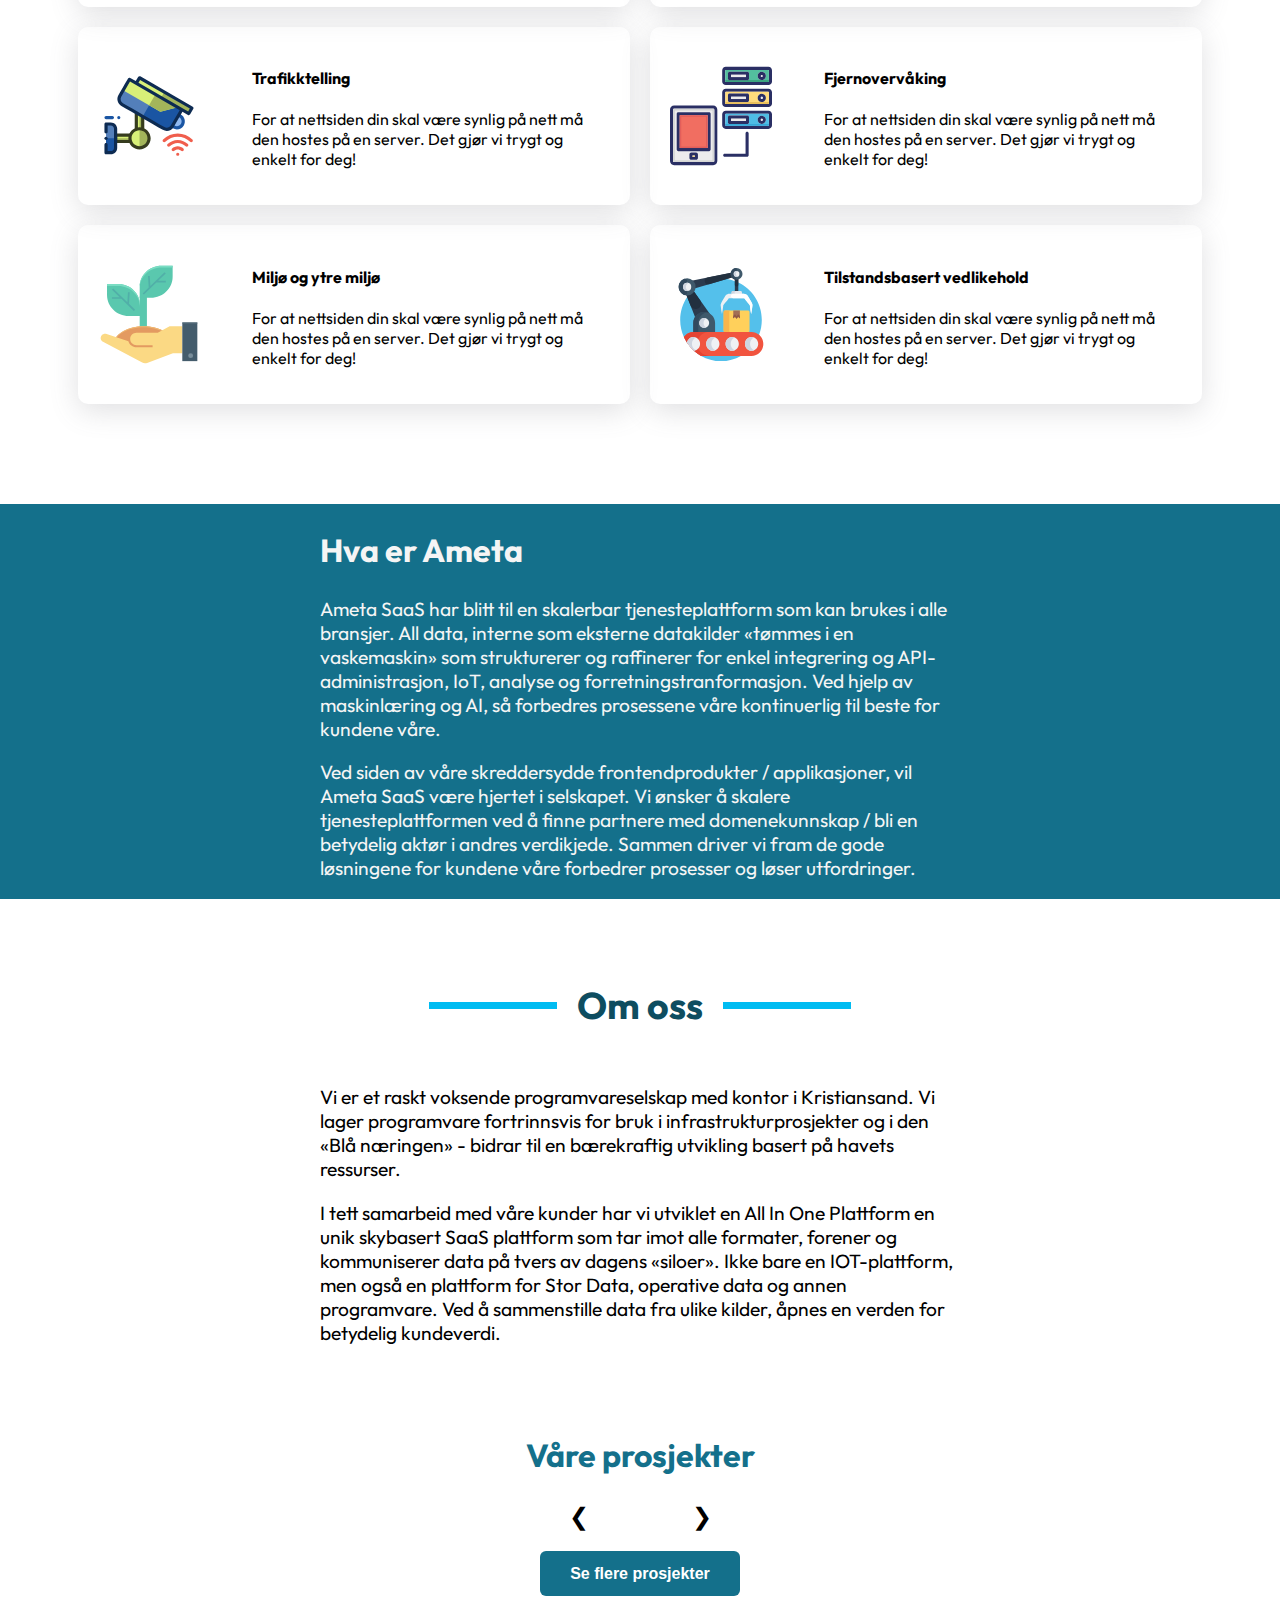
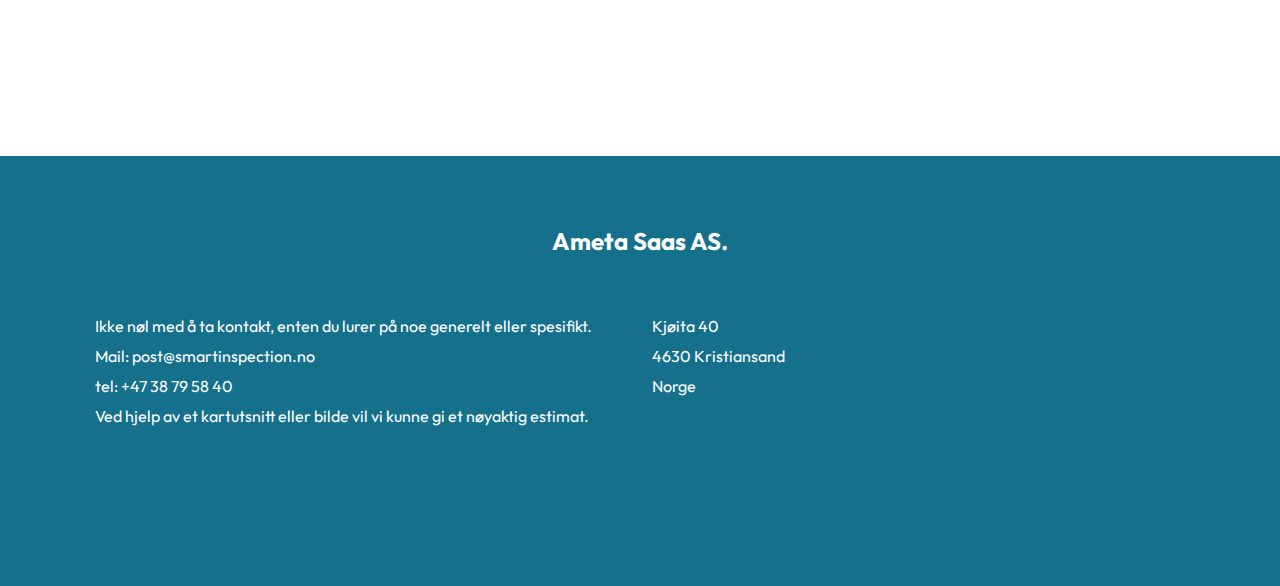
==== commit 2f6949e6: "endret farge" ====
--- a/index.html
+++ b/index.html
@@ -9,6 +9,11 @@
     <meta
       name="viewport"
       content="width=device-width, initial-scale=1.0"
+    />
+
+    <meta
+      name="description"
+      content="Ameta SaaS lager bærekraftige løsninger av dine data "
     />
     <title>Ameta SaaS</title>
     <link
--- a/css/index.css
+++ b/css/index.css
@@ -181,7 +181,7 @@
 .tjenesterHeader {
   text-align: center;
   margin: 0;
-  color: #00bcf2;
+  color: #0e4d60;
 }
 .tjenesterHeader2 {
   display: flex;
@@ -190,13 +190,13 @@
 }
 .tjenesterHeader2 h3 {
   font-size: 2em;
-  color: #14708b;
+  color: #0e4d60;
   text-align: center;
 }
 
 .blueline {
   margin: 20px;
-  background-color: #14708b;
+  background-color: #0e4d60;
   height: 0.2em;
   width: 4em;
 }
@@ -277,7 +277,7 @@
   justify-content: center;
   align-items: center;
   font-size: 2em;
-  color: #00bcf2;
+  color: #0e4d60;
   text-align: center;
 }
 @media only screen and (min-width: 500px) {
